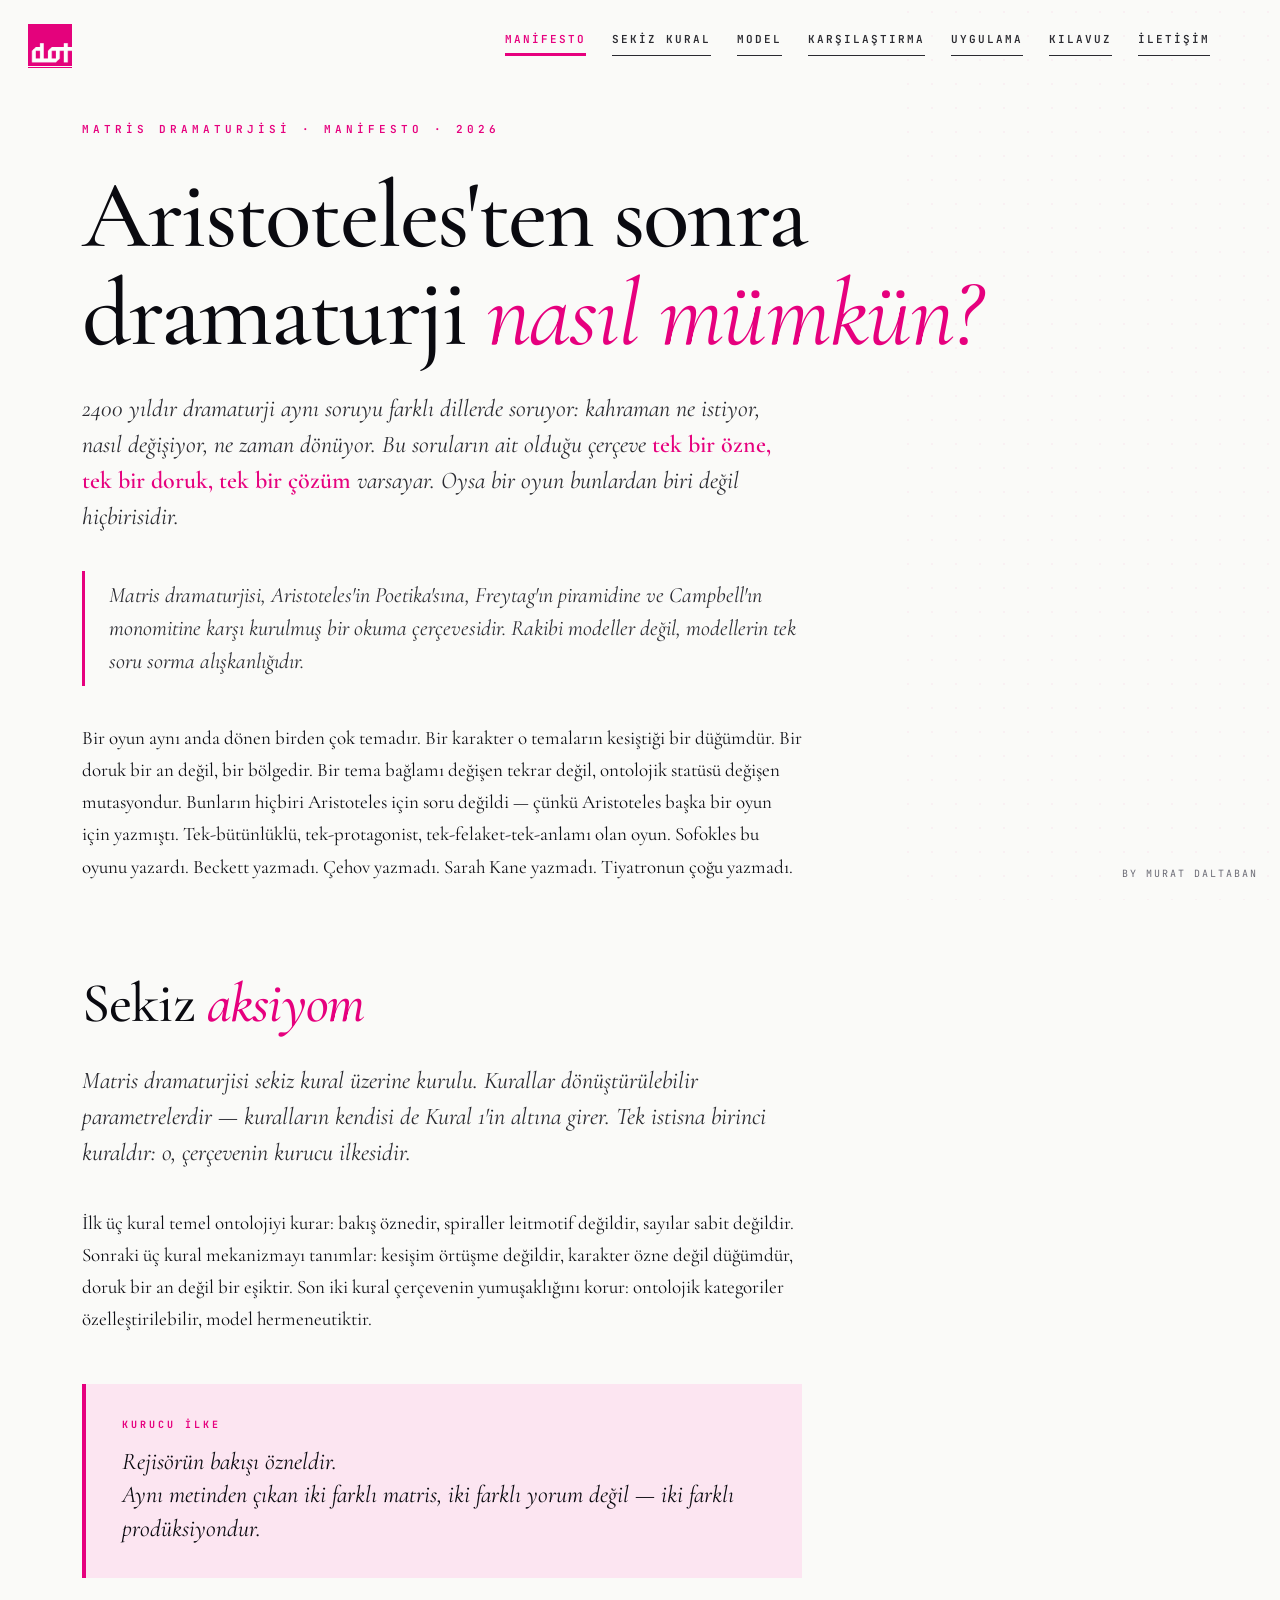
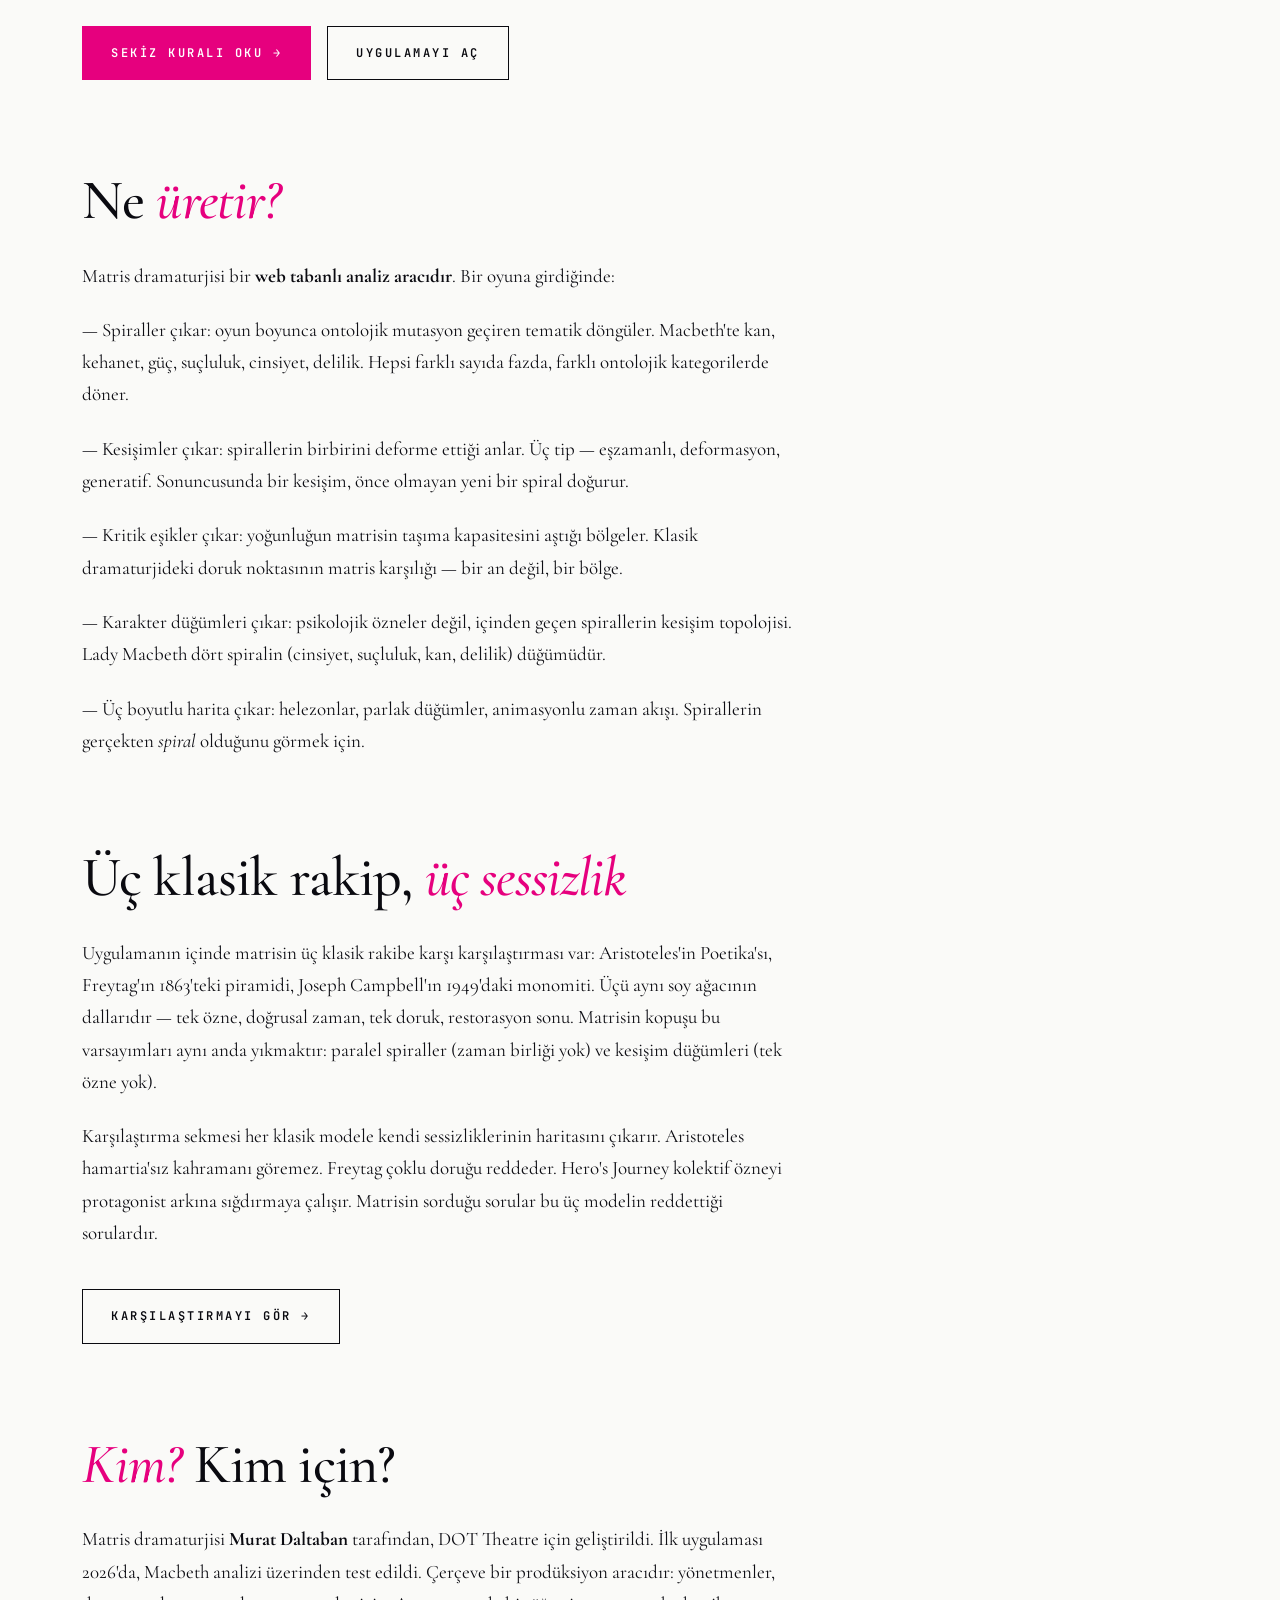
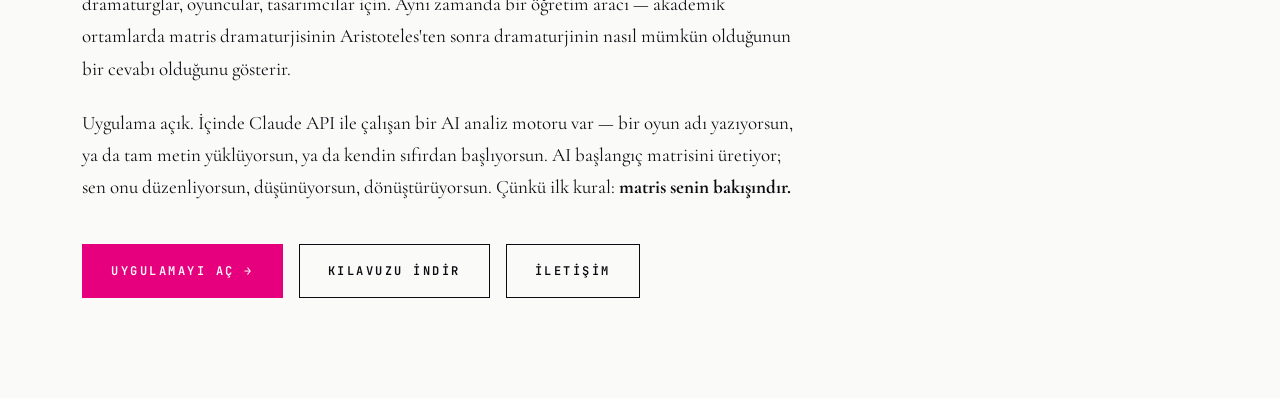
==== matris-dramaturjisi-site (2)/index.html @ 004d1bb7 "Add files via upload" ====
<!DOCTYPE html>
<html lang="tr">
<head>
<meta charset="UTF-8">
<meta name="viewport" content="width=device-width, initial-scale=1">
<title>Matris Dramaturjisi — Aristoteles'ten sonra dramaturji nasıl mümkün?</title>
<meta name="description" content="Lineer dramaturjinin sınırlarını aşmak için geliştirilmiş rizomatik dramaturgik çerçeve. Sekiz aksiyom, spiral döngüler, kesişimsel anlam olayları. Murat Daltaban / DOT Theatre.">
<link rel="stylesheet" href="style.css">
</head>
<body>

<main class="page">

  <div class="eyebrow">Matris Dramaturjisi · Manifesto · 2026</div>

  <h1 class="hero">Aristoteles'ten sonra dramaturji <em>nasıl mümkün?</em></h1>

  <p class="lead">2400 yıldır dramaturji aynı soruyu farklı dillerde soruyor: kahraman ne istiyor, nasıl değişiyor, ne zaman dönüyor. Bu soruların ait olduğu çerçeve <em>tek bir özne, tek bir doruk, tek bir çözüm</em> varsayar. Oysa bir oyun bunlardan biri değil hiçbirisidir.</p>

  <blockquote>
    Matris dramaturjisi, Aristoteles'in Poetika'sına, Freytag'ın piramidine ve Campbell'ın monomitine karşı kurulmuş bir okuma çerçevesidir. Rakibi modeller değil, modellerin <em>tek soru sorma alışkanlığıdır</em>.
  </blockquote>

  <p>Bir oyun aynı anda dönen birden çok temadır. Bir karakter o temaların kesiştiği bir düğümdür. Bir doruk bir an değil, bir bölgedir. Bir tema bağlamı değişen tekrar değil, ontolojik statüsü değişen mutasyondur. Bunların hiçbiri Aristoteles için soru değildi — çünkü Aristoteles başka bir oyun için yazmıştı. Tek-bütünlüklü, tek-protagonist, tek-felaket-tek-anlamı olan oyun. Sofokles bu oyunu yazardı. Beckett yazmadı. Çehov yazmadı. Sarah Kane yazmadı. Tiyatronun çoğu yazmadı.</p>

  <h2>Sekiz <em>aksiyom</em></h2>

  <p class="lead">Matris dramaturjisi sekiz kural üzerine kurulu. Kurallar dönüştürülebilir parametrelerdir — kuralların kendisi de Kural 1'in altına girer. Tek istisna birinci kuraldır: o, çerçevenin kurucu ilkesidir.</p>

  <p>İlk üç kural temel ontolojiyi kurar: bakış öznedir, spiraller leitmotif değildir, sayılar sabit değildir. Sonraki üç kural mekanizmayı tanımlar: kesişim örtüşme değildir, karakter özne değil düğümdür, doruk bir an değil bir eşiktir. Son iki kural çerçevenin yumuşaklığını korur: ontolojik kategoriler özelleştirilebilir, model hermeneutiktir.</p>

  <div class="callout">
    <div class="label">Kurucu İlke</div>
    <p style="font-family:var(--serif);font-size:24px;font-style:italic;color:var(--black);line-height:1.4;margin:0">Rejisörün bakışı özneldir. <br>Aynı metinden çıkan iki farklı matris, iki farklı yorum değil — iki farklı <em>prodüksiyondur</em>.</p>
  </div>

  <div class="cta-row">
    <a href="kurallar.html" class="btn btn-primary">Sekiz Kuralı Oku →</a>
    <a href="uygulama.html" class="btn">Uygulamayı Aç</a>
  </div>

  <h2>Ne <em>üretir?</em></h2>

  <p>Matris dramaturjisi bir <strong>web tabanlı analiz aracıdır</strong>. Bir oyuna girdiğinde:</p>

  <p>— Spiraller çıkar: oyun boyunca ontolojik mutasyon geçiren tematik döngüler. Macbeth'te kan, kehanet, güç, suçluluk, cinsiyet, delilik. Hepsi farklı sayıda fazda, farklı ontolojik kategorilerde döner.</p>

  <p>— Kesişimler çıkar: spirallerin birbirini deforme ettiği anlar. Üç tip — eşzamanlı, deformasyon, generatif. Sonuncusunda bir kesişim, önce olmayan yeni bir spiral doğurur.</p>

  <p>— Kritik eşikler çıkar: yoğunluğun matrisin taşıma kapasitesini aştığı bölgeler. Klasik dramaturjideki doruk noktasının matris karşılığı — bir an değil, bir bölge.</p>

  <p>— Karakter düğümleri çıkar: psikolojik özneler değil, içinden geçen spirallerin kesişim topolojisi. Lady Macbeth dört spiralin (cinsiyet, suçluluk, kan, delilik) düğümüdür.</p>

  <p>— Üç boyutlu harita çıkar: helezonlar, parlak düğümler, animasyonlu zaman akışı. Spirallerin gerçekten <em>spiral</em> olduğunu görmek için.</p>

  <h2>Üç klasik rakip, <em>üç sessizlik</em></h2>

  <p>Uygulamanın içinde matrisin üç klasik rakibe karşı karşılaştırması var: Aristoteles'in Poetika'sı, Freytag'ın 1863'teki piramidi, Joseph Campbell'ın 1949'daki monomiti. Üçü aynı soy ağacının dallarıdır — tek özne, doğrusal zaman, tek doruk, restorasyon sonu. Matrisin kopuşu bu varsayımları aynı anda yıkmaktır: paralel spiraller (zaman birliği yok) ve kesişim düğümleri (tek özne yok).</p>

  <p>Karşılaştırma sekmesi her klasik modele kendi sessizliklerinin haritasını çıkarır. Aristoteles hamartia'sız kahramanı göremez. Freytag çoklu doruğu reddeder. Hero's Journey kolektif özneyi protagonist arkına sığdırmaya çalışır. Matrisin sorduğu sorular bu üç modelin reddettiği sorulardır.</p>

  <div class="cta-row">
    <a href="karsilastirma.html" class="btn">Karşılaştırmayı Gör →</a>
  </div>

  <h2><em>Kim?</em> Kim için?</h2>

  <p>Matris dramaturjisi <strong>Murat Daltaban</strong> tarafından, DOT Theatre için geliştirildi. İlk uygulaması 2026'da, Macbeth analizi üzerinden test edildi. Çerçeve bir prodüksiyon aracıdır: yönetmenler, dramaturglar, oyuncular, tasarımcılar için. Aynı zamanda bir öğretim aracı — akademik ortamlarda matris dramaturjisinin Aristoteles'ten sonra dramaturjinin nasıl mümkün olduğunun bir cevabı olduğunu gösterir.</p>

  <p>Uygulama açık. İçinde Claude API ile çalışan bir AI analiz motoru var — bir oyun adı yazıyorsun, ya da tam metin yüklüyorsun, ya da kendin sıfırdan başlıyorsun. AI başlangıç matrisini üretiyor; sen onu düzenliyorsun, düşünüyorsun, dönüştürüyorsun. Çünkü ilk kural: <strong>matris senin bakışındır.</strong></p>

  <div class="cta-row">
    <a href="uygulama.html" class="btn btn-primary">Uygulamayı Aç →</a>
    <a href="kilavuz.html" class="btn">Kılavuzu İndir</a>
    <a href="iletisim.html" class="btn">İletişim</a>
  </div>

</main>

<script src="site.js"></script>
</body>
</html>
---- matris-dramaturjisi-site (2)/style.css ----
/* ═══════════════════════════════════════════
   MATRİS DRAMATURJİSİ — Site stili
   Sade, minimalist, açık tema, cesur tipografi
   ═══════════════════════════════════════════ */

@import url('https://fonts.googleapis.com/css2?family=Cormorant+Garamond:ital,wght@0,400;0,500;0,600;0,700;1,400;1,500&family=JetBrains+Mono:wght@400;500;600;700&display=swap');

:root {
  --bg: #fafaf8;
  --bg-soft: #f0efe9;
  --bg-card: #ffffff;
  --text: #0e0e14;
  --text-2: #2a2a30;
  --text-3: #6b6b75;
  --border: #d8d6cc;
  --border-soft: #e8e6dc;

  --magenta: #e6007e;
  --magenta-soft: #fce5f1;
  --black: #0a0a10;

  --serif: 'Cormorant Garamond', Georgia, serif;
  --mono: 'JetBrains Mono', 'SF Mono', Consolas, monospace;
  --sans: -apple-system, BlinkMacSystemFont, 'Inter', Segoe UI, sans-serif;

  --col-max: 1180px;
  --col-text: 720px;
}

* { margin: 0; padding: 0; box-sizing: border-box; }

html { scroll-behavior: smooth; }

body {
  background: var(--bg);
  color: var(--text);
  font-family: var(--serif);
  font-size: 19px;
  line-height: 1.7;
  -webkit-font-smoothing: antialiased;
  min-height: 100vh;
  position: relative;
}

/* ─── LOGO köşe sağlama ─── */
.dot-logo {
  position: fixed;
  top: 24px;
  left: 28px;
  width: 44px;
  height: 44px;
  z-index: 1000;
  display: block;
}
.dot-logo img {
  width: 100%;
  height: 100%;
  display: block;
}

.murat-tag {
  position: fixed;
  bottom: 18px;
  right: 22px;
  font-family: var(--mono);
  font-size: 10px;
  letter-spacing: 2px;
  color: var(--text-3);
  text-transform: uppercase;
  z-index: 1000;
  pointer-events: none;
}

/* ─── NAVİGASYON ─── */
.nav {
  position: fixed;
  top: 24px;
  right: 70px;
  z-index: 1000;
  display: flex;
  gap: 26px;
  font-family: var(--mono);
  font-size: 11px;
  font-weight: 600;
  letter-spacing: 2px;
  text-transform: uppercase;
}
.nav a {
  color: var(--text-2);
  text-decoration: none;
  position: relative;
  padding: 6px 0;
  transition: color 0.2s;
  white-space: nowrap;
}
.nav a:hover { color: var(--magenta); }
.nav a.active { color: var(--magenta); }
.nav a.active::after {
  content: '';
  position: absolute;
  bottom: 0;
  left: 0;
  right: 0;
  height: 2px;
  background: var(--magenta);
}

/* ─── DÜZEN ─── */
.page {
  padding: 120px 32px 100px;
  max-width: var(--col-max);
  margin: 0 auto;
}
.page-narrow {
  max-width: var(--col-text);
  margin: 0 auto;
}

/* ─── BAŞLIKLAR ─── */
.eyebrow {
  font-family: var(--mono);
  font-size: 11px;
  letter-spacing: 4px;
  text-transform: uppercase;
  color: var(--magenta);
  font-weight: 600;
  margin-bottom: 28px;
}

h1.hero {
  font-family: var(--serif);
  font-size: clamp(48px, 8vw, 96px);
  font-weight: 500;
  line-height: 1.02;
  letter-spacing: -0.02em;
  color: var(--black);
  margin-bottom: 28px;
}

h1.hero em {
  font-style: italic;
  color: var(--magenta);
  font-weight: 400;
}

h2 {
  font-family: var(--serif);
  font-size: clamp(32px, 4.5vw, 56px);
  font-weight: 500;
  line-height: 1.1;
  letter-spacing: -0.015em;
  margin: 90px 0 28px;
  color: var(--black);
}

h2 em {
  font-style: italic;
  color: var(--magenta);
}

h3 {
  font-family: var(--mono);
  font-size: 13px;
  font-weight: 700;
  letter-spacing: 3px;
  text-transform: uppercase;
  color: var(--magenta);
  margin: 56px 0 16px;
}

p { margin-bottom: 22px; max-width: var(--col-text); }
p.lead {
  font-size: 24px;
  font-style: italic;
  color: var(--text-2);
  line-height: 1.5;
  margin-bottom: 36px;
  max-width: var(--col-text);
}
p.lead em {
  font-style: normal;
  color: var(--magenta);
  font-weight: 600;
}

strong { font-weight: 700; color: var(--black); }
em { font-style: italic; }

a {
  color: var(--magenta);
  text-decoration: none;
  border-bottom: 1px solid currentColor;
  padding-bottom: 1px;
}
a:hover { color: var(--black); }

/* ─── ALINTI / EPIGRAF ─── */
blockquote {
  font-style: italic;
  font-size: 22px;
  line-height: 1.5;
  color: var(--text-2);
  border-left: 3px solid var(--magenta);
  padding: 8px 0 8px 24px;
  margin: 36px 0 36px;
  max-width: var(--col-text);
}
blockquote cite {
  display: block;
  font-style: normal;
  font-family: var(--mono);
  font-size: 11px;
  letter-spacing: 2px;
  color: var(--text-3);
  margin-top: 12px;
  text-transform: uppercase;
}

/* ─── KART / KURAL ─── */
.rule-card {
  border-top: 1px solid var(--border);
  padding: 36px 0 30px;
  display: grid;
  grid-template-columns: 100px 1fr;
  gap: 32px;
  align-items: start;
}
.rule-card:last-child { border-bottom: 1px solid var(--border); }
.rule-num {
  font-family: var(--serif);
  font-size: 64px;
  font-weight: 500;
  font-style: italic;
  color: var(--magenta);
  line-height: 1;
}
.rule-title {
  font-family: var(--serif);
  font-size: 32px;
  font-weight: 500;
  line-height: 1.15;
  margin-bottom: 12px;
  color: var(--black);
}
.rule-body { color: var(--text-2); font-size: 18px; line-height: 1.65; }

/* ─── HERO BUTONLAR ─── */
.cta-row { margin-top: 40px; display: flex; gap: 16px; flex-wrap: wrap; }
.btn {
  display: inline-block;
  font-family: var(--mono);
  font-size: 12px;
  font-weight: 600;
  letter-spacing: 2.5px;
  text-transform: uppercase;
  padding: 16px 28px;
  border-radius: 0;
  border: 1px solid var(--black);
  background: transparent;
  color: var(--black);
  text-decoration: none;
  cursor: pointer;
  transition: all 0.2s;
}
.btn:hover { background: var(--black); color: var(--bg); }
.btn-primary {
  background: var(--magenta);
  color: white;
  border-color: var(--magenta);
}
.btn-primary:hover { background: var(--black); border-color: var(--black); color: white; }

/* ─── KARŞILAŞTIRMA TABLOSU ─── */
.compare-table {
  border-top: 2px solid var(--black);
  margin: 40px 0;
}
.compare-row {
  display: grid;
  grid-template-columns: 200px 1fr 1fr;
  gap: 24px;
  padding: 24px 0;
  border-bottom: 1px solid var(--border);
  align-items: start;
}
.compare-row .dim {
  font-family: var(--mono);
  font-size: 11px;
  letter-spacing: 2px;
  text-transform: uppercase;
  font-weight: 700;
  color: var(--text-2);
}
.compare-row .other { color: var(--text-3); font-style: italic; font-size: 17px; }
.compare-row .matris { color: var(--black); font-size: 17px; }

/* ─── İSTATİSTİK / VURGU ─── */
.callout {
  border-left: 4px solid var(--magenta);
  background: var(--magenta-soft);
  padding: 32px 36px;
  margin: 48px 0;
  max-width: var(--col-text);
}
.callout p:last-child { margin-bottom: 0; }
.callout .label {
  font-family: var(--mono);
  font-size: 10px;
  letter-spacing: 3px;
  text-transform: uppercase;
  color: var(--magenta);
  font-weight: 700;
  margin-bottom: 12px;
}

/* ─── UYGULAMA İFRAME ─── */
.app-frame {
  width: 100%;
  height: calc(100vh - 100px);
  border: 1px solid var(--border);
  background: var(--bg-card);
  display: block;
}

/* ─── TABLET ─── */
@media (max-width: 1200px) {
  .nav { gap: 14px; font-size: 10px; letter-spacing: 1.5px; right: 56px; }
}
@media (max-width: 980px) {
  .nav { gap: 10px; font-size: 9px; letter-spacing: 1px; right: 50px; }
}

/* ─── MOBİL ─── */
@media (max-width: 720px) {
  .nav {
    top: 22px;
    right: 16px;
    gap: 12px;
    font-size: 9px;
    letter-spacing: 1px;
    flex-wrap: wrap;
    max-width: 65%;
    justify-content: flex-end;
  }
  .nav a { padding: 4px 0; }
  .dot-logo { width: 36px; height: 36px; top: 18px; left: 18px; }
  .page { padding: 100px 22px 80px; }
  h1.hero { font-size: 44px; }
  h2 { font-size: 30px; margin: 60px 0 22px; }
  p.lead { font-size: 19px; }
  blockquote { font-size: 18px; padding-left: 18px; }
  .rule-card { grid-template-columns: 1fr; gap: 8px; padding: 24px 0; }
  .rule-num { font-size: 36px; }
  .rule-title { font-size: 24px; }
  .compare-row { grid-template-columns: 1fr; gap: 8px; padding: 16px 0; }
  .compare-row .dim { font-size: 10px; }
  .murat-tag { font-size: 9px; letter-spacing: 1.5px; bottom: 12px; right: 14px; }
}

/* ─── ARKA PLAN ASCII / DEKORATİF ─── */
.bg-marks {
  position: fixed;
  top: 0;
  right: 0;
  bottom: 0;
  width: 30vw;
  pointer-events: none;
  opacity: 0.04;
  background-image: radial-gradient(circle, var(--magenta) 1px, transparent 1px);
  background-size: 24px 24px;
  z-index: 0;
}
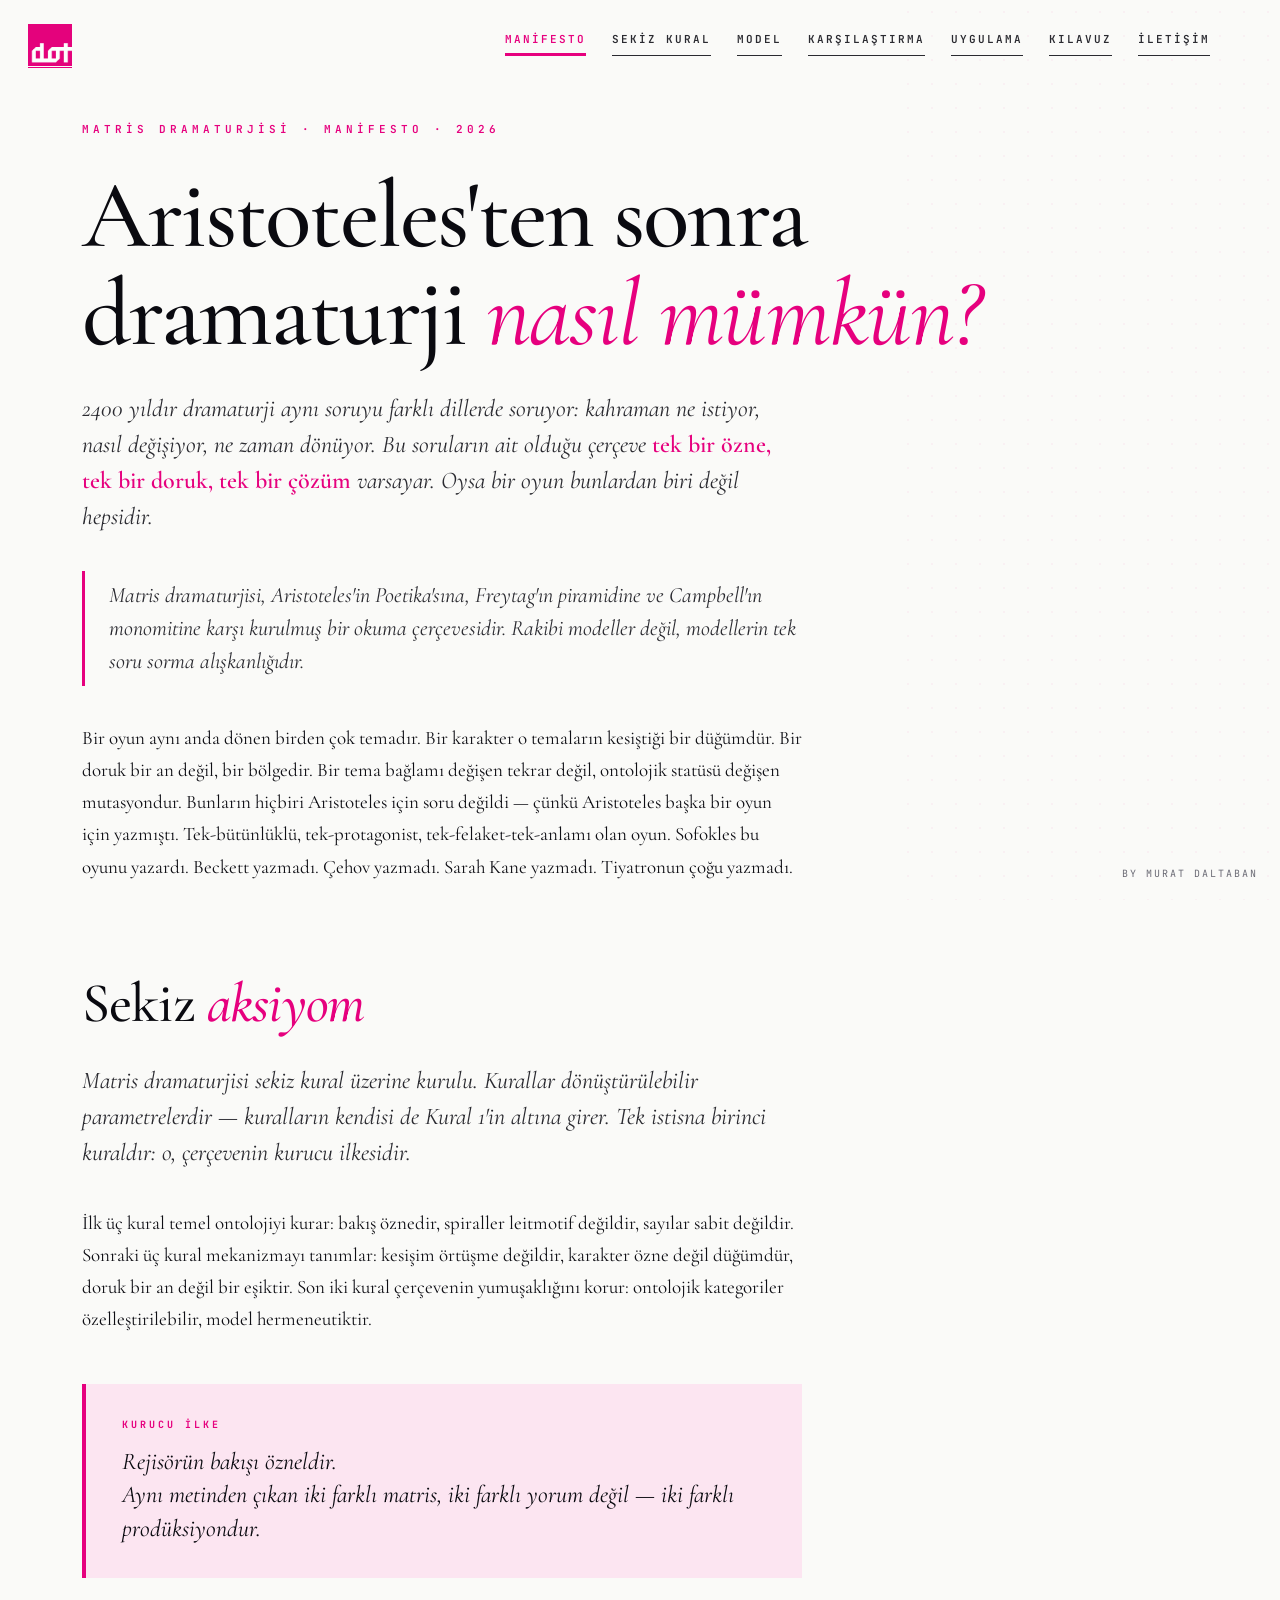
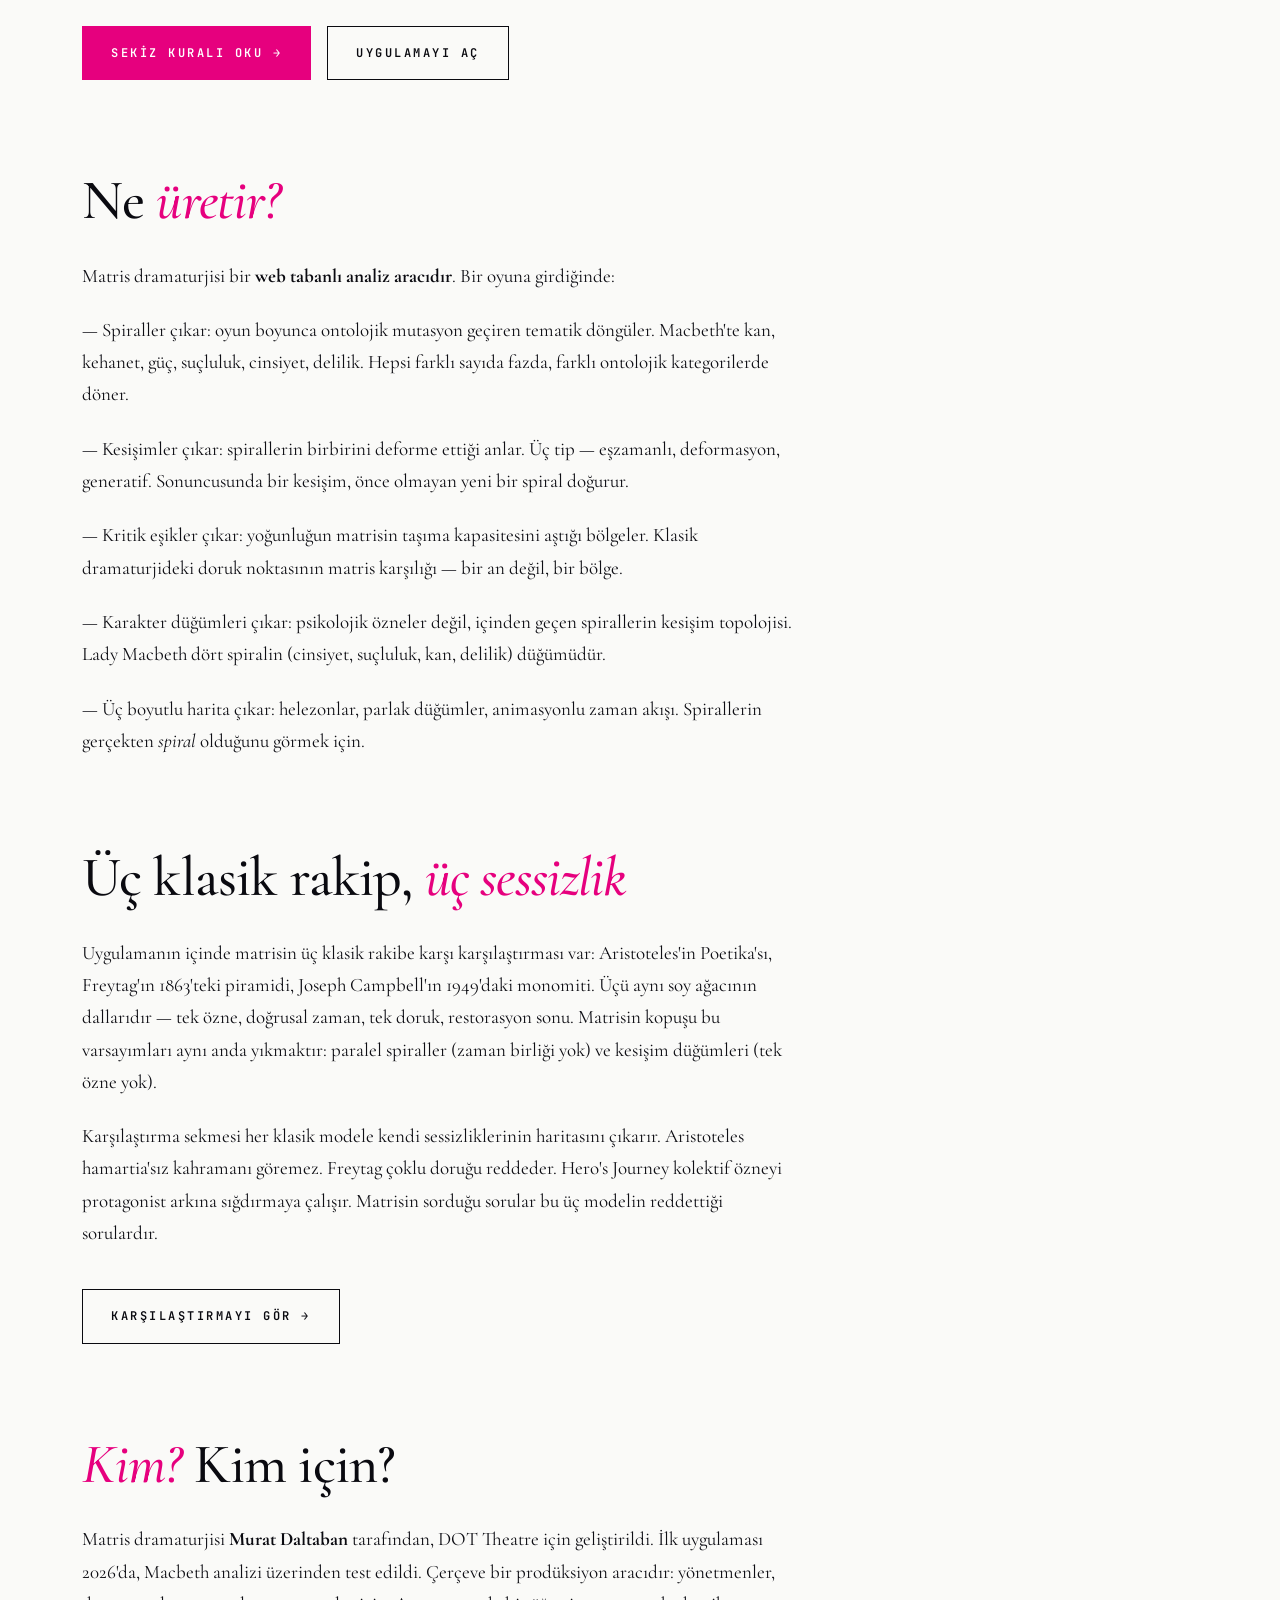
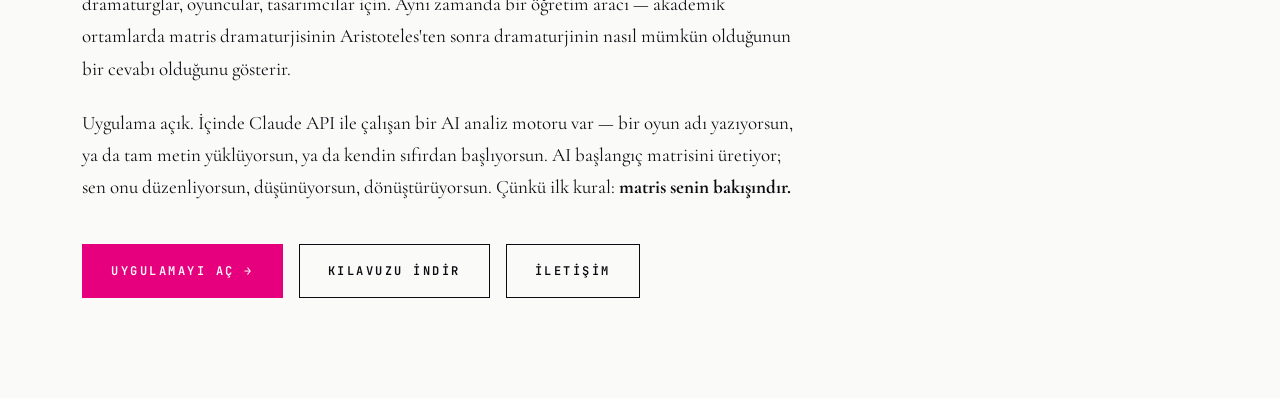
==== commit 8da6d57f: "Update index.html" ====
--- a/matris-dramaturjisi-site (2)/index.html
+++ b/matris-dramaturjisi-site (2)/index.html
@@ -15,7 +15,7 @@
 
   <h1 class="hero">Aristoteles'ten sonra dramaturji <em>nasıl mümkün?</em></h1>
 
-  <p class="lead">2400 yıldır dramaturji aynı soruyu farklı dillerde soruyor: kahraman ne istiyor, nasıl değişiyor, ne zaman dönüyor. Bu soruların ait olduğu çerçeve <em>tek bir özne, tek bir doruk, tek bir çözüm</em> varsayar. Oysa bir oyun bunlardan biri değil hiçbirisidir.</p>
+  <p class="lead">2400 yıldır dramaturji aynı soruyu farklı dillerde soruyor: kahraman ne istiyor, nasıl değişiyor, ne zaman dönüyor. Bu soruların ait olduğu çerçeve <em>tek bir özne, tek bir doruk, tek bir çözüm</em> varsayar. Oysa bir oyun bunlardan biri değil hepsidir.</p>
 
   <blockquote>
     Matris dramaturjisi, Aristoteles'in Poetika'sına, Freytag'ın piramidine ve Campbell'ın monomitine karşı kurulmuş bir okuma çerçevesidir. Rakibi modeller değil, modellerin <em>tek soru sorma alışkanlığıdır</em>.
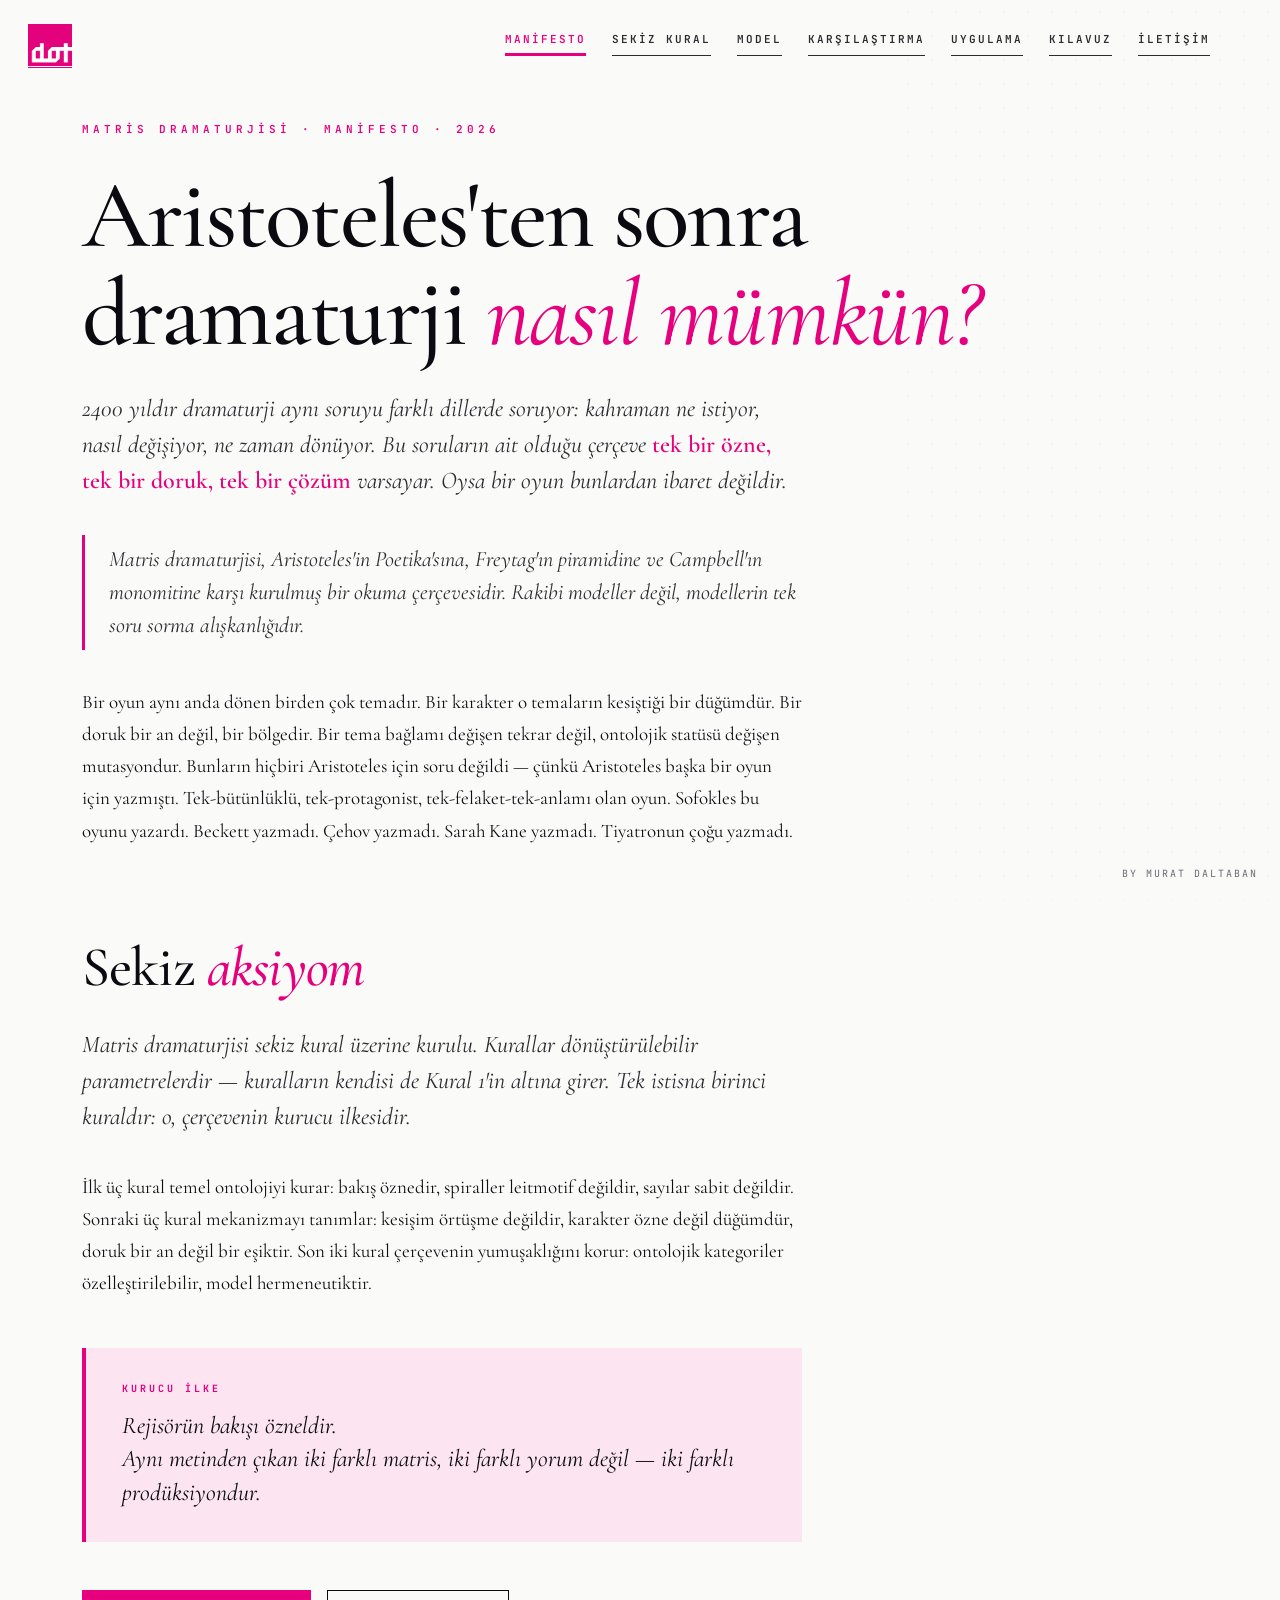
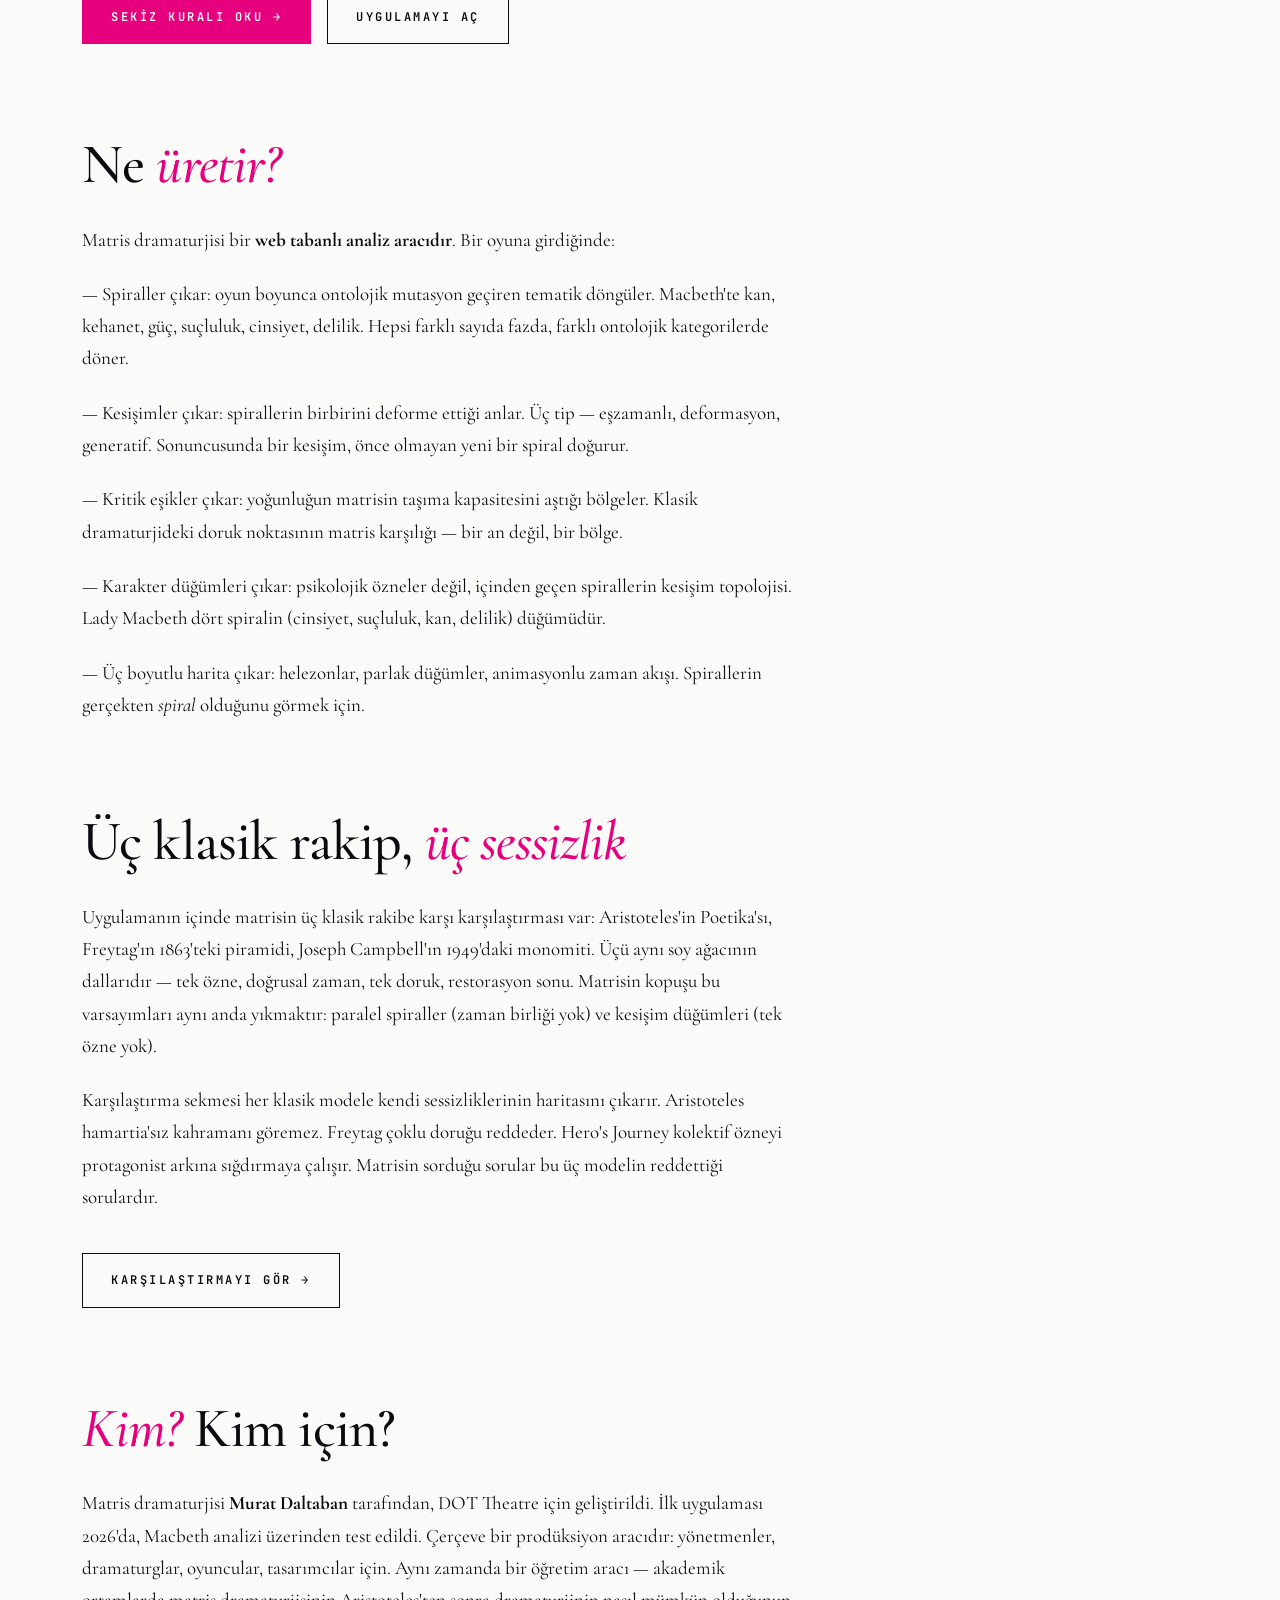
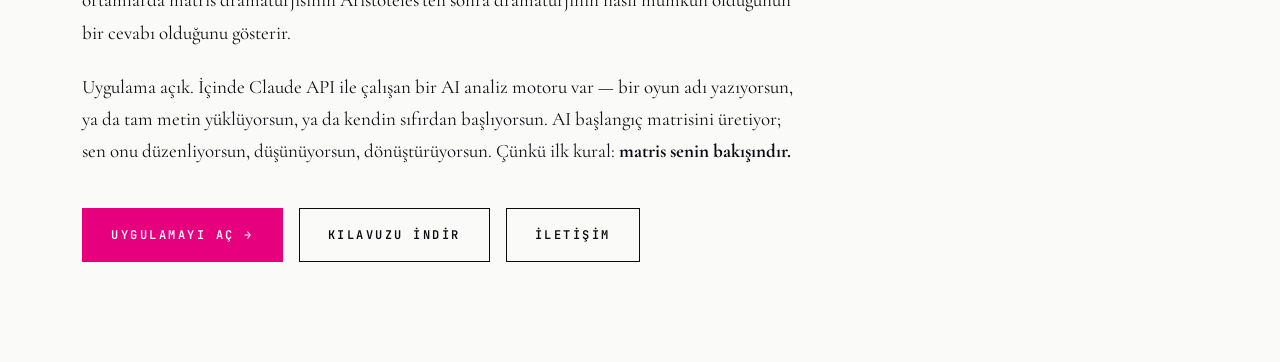
==== commit 6a01fd0a: "Update index.html" ====
--- a/matris-dramaturjisi-site (2)/index.html
+++ b/matris-dramaturjisi-site (2)/index.html
@@ -15,7 +15,7 @@
 
   <h1 class="hero">Aristoteles'ten sonra dramaturji <em>nasıl mümkün?</em></h1>
 
-  <p class="lead">2400 yıldır dramaturji aynı soruyu farklı dillerde soruyor: kahraman ne istiyor, nasıl değişiyor, ne zaman dönüyor. Bu soruların ait olduğu çerçeve <em>tek bir özne, tek bir doruk, tek bir çözüm</em> varsayar. Oysa bir oyun bunlardan biri değil hepsidir.</p>
+  <p class="lead">2400 yıldır dramaturji aynı soruyu farklı dillerde soruyor: kahraman ne istiyor, nasıl değişiyor, ne zaman dönüyor. Bu soruların ait olduğu çerçeve <em>tek bir özne, tek bir doruk, tek bir çözüm</em> varsayar. Oysa bir oyun bunlardan ibaret değildir.</p>
 
   <blockquote>
     Matris dramaturjisi, Aristoteles'in Poetika'sına, Freytag'ın piramidine ve Campbell'ın monomitine karşı kurulmuş bir okuma çerçevesidir. Rakibi modeller değil, modellerin <em>tek soru sorma alışkanlığıdır</em>.
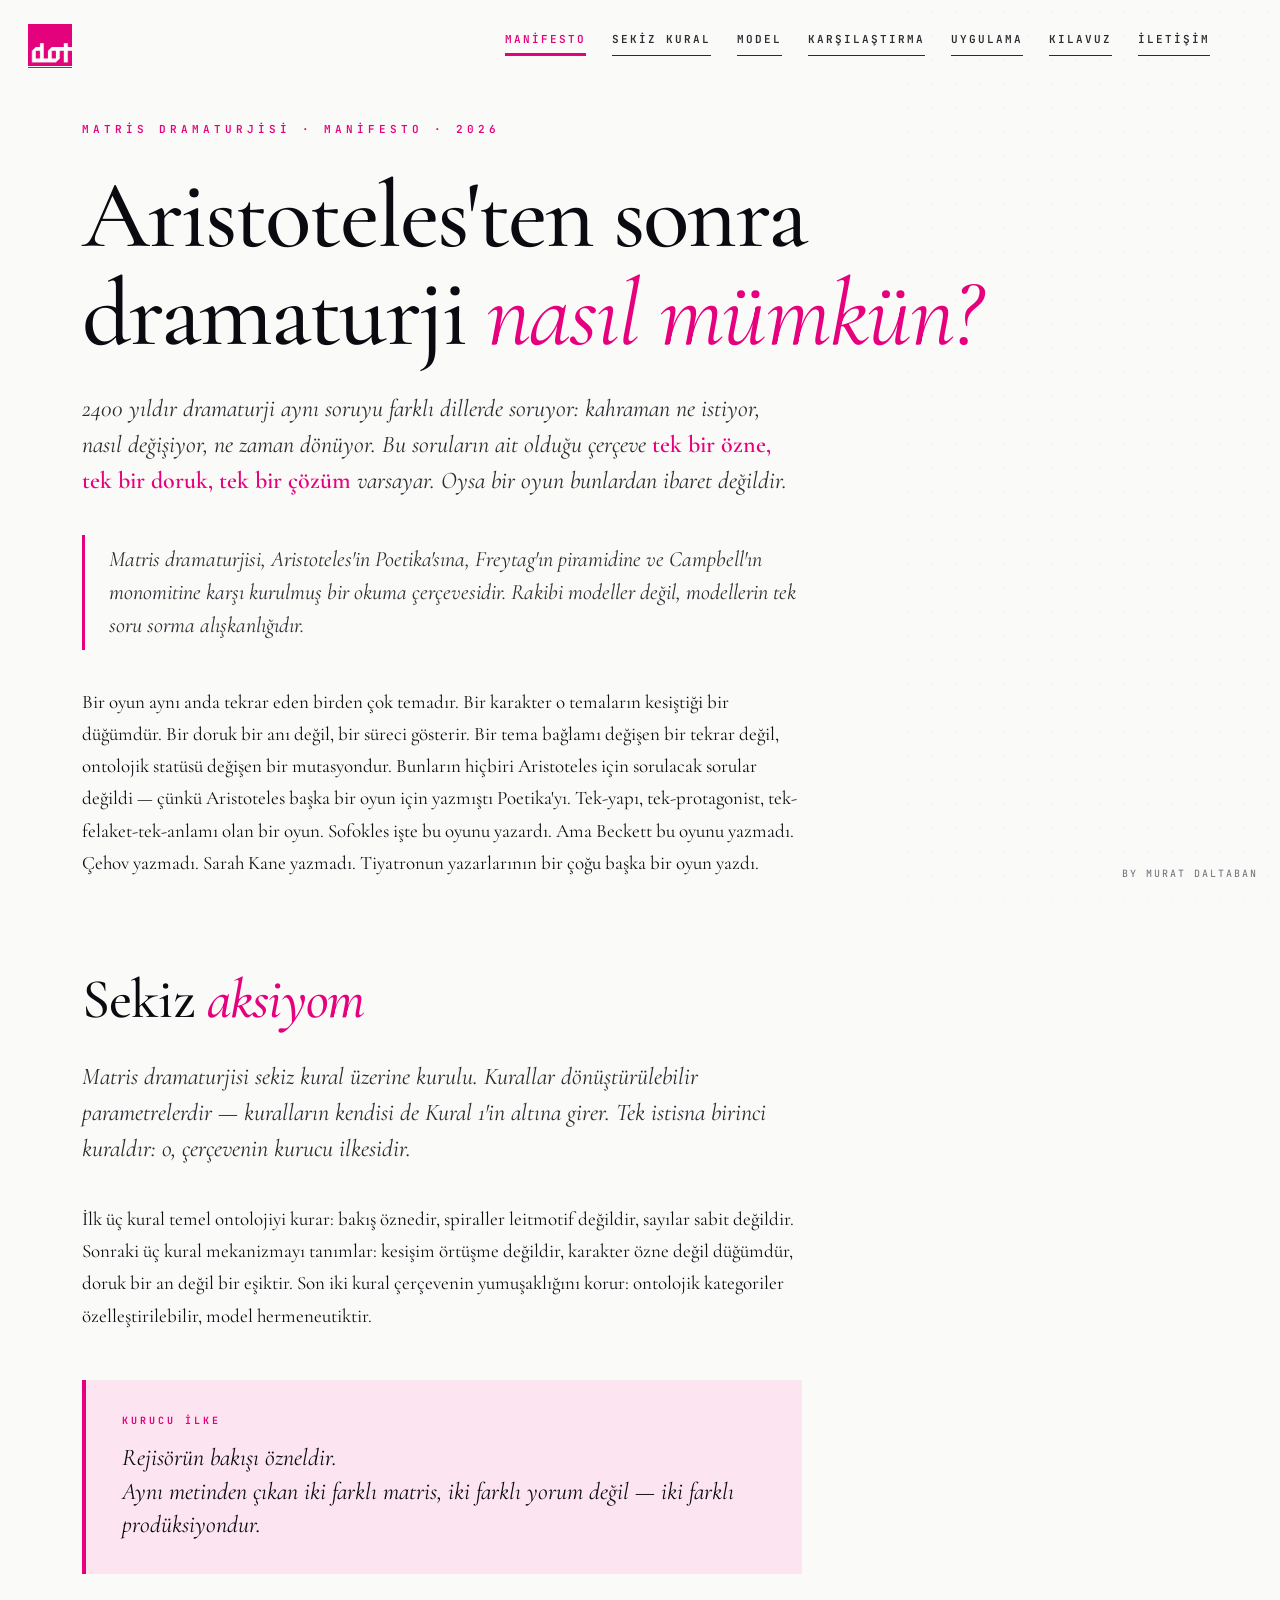
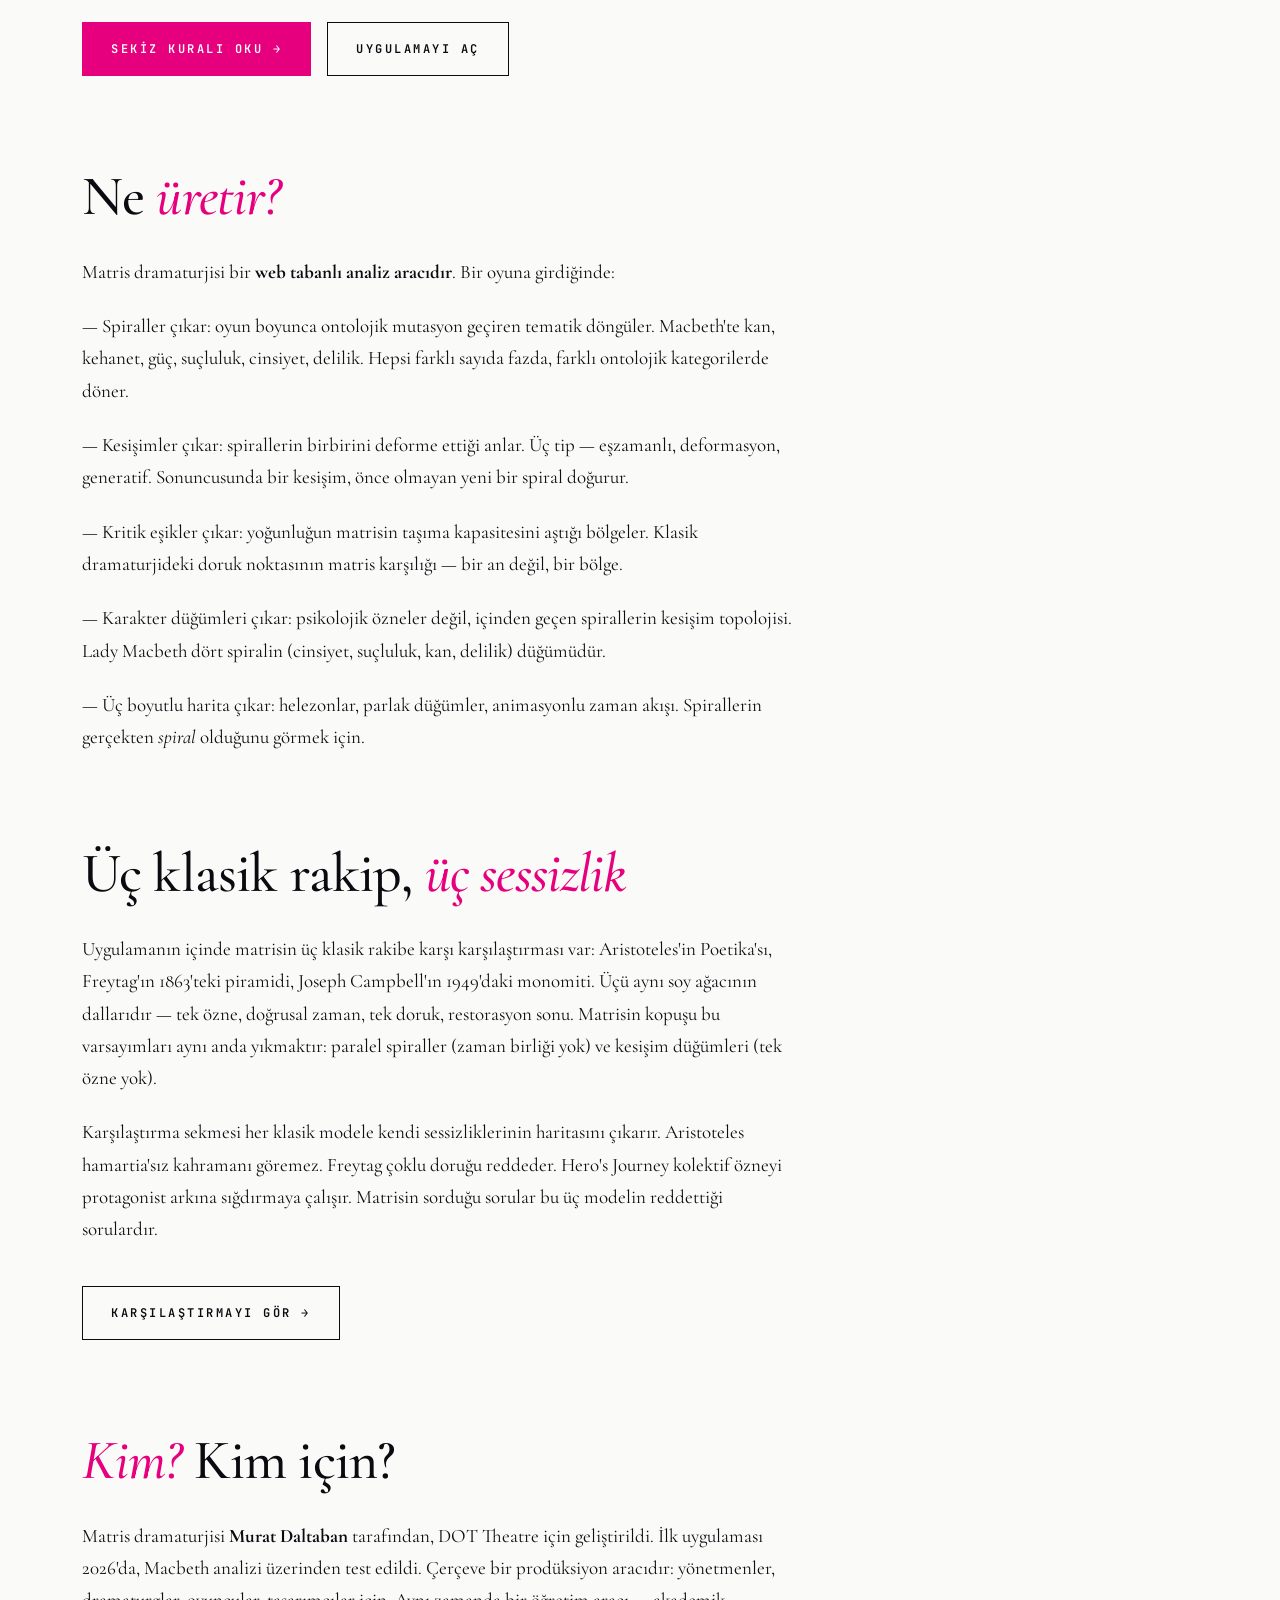
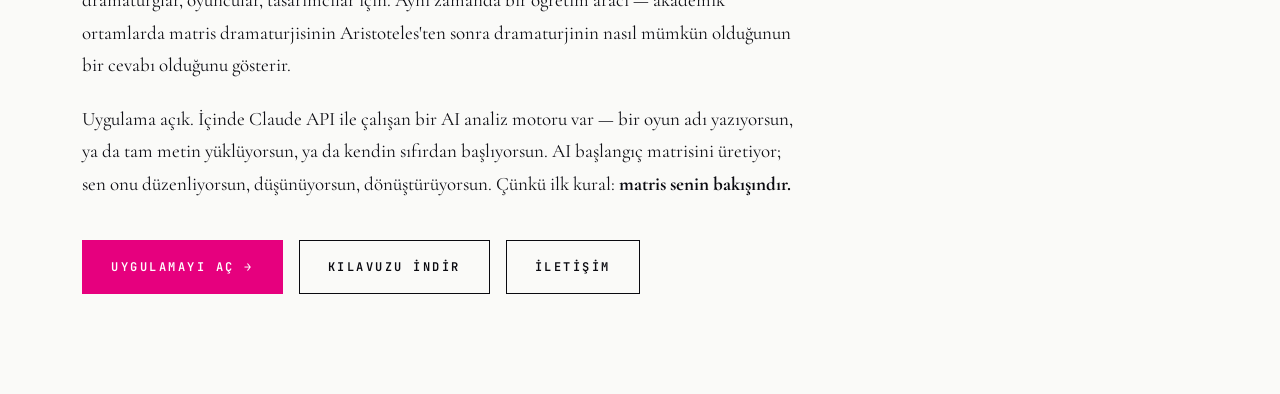
==== commit 75cc6e1c: "Update index.html" ====
--- a/matris-dramaturjisi-site (2)/index.html
+++ b/matris-dramaturjisi-site (2)/index.html
@@ -21,7 +21,7 @@
     Matris dramaturjisi, Aristoteles'in Poetika'sına, Freytag'ın piramidine ve Campbell'ın monomitine karşı kurulmuş bir okuma çerçevesidir. Rakibi modeller değil, modellerin <em>tek soru sorma alışkanlığıdır</em>.
   </blockquote>
 
-  <p>Bir oyun aynı anda dönen birden çok temadır. Bir karakter o temaların kesiştiği bir düğümdür. Bir doruk bir an değil, bir bölgedir. Bir tema bağlamı değişen tekrar değil, ontolojik statüsü değişen mutasyondur. Bunların hiçbiri Aristoteles için soru değildi — çünkü Aristoteles başka bir oyun için yazmıştı. Tek-bütünlüklü, tek-protagonist, tek-felaket-tek-anlamı olan oyun. Sofokles bu oyunu yazardı. Beckett yazmadı. Çehov yazmadı. Sarah Kane yazmadı. Tiyatronun çoğu yazmadı.</p>
+  <p>Bir oyun aynı anda tekrar eden birden çok temadır. Bir karakter o temaların kesiştiği bir düğümdür. Bir doruk bir anı değil, bir süreci gösterir. Bir tema bağlamı değişen bir tekrar değil, ontolojik statüsü değişen bir mutasyondur. Bunların hiçbiri Aristoteles için sorulacak sorular değildi — çünkü Aristoteles başka bir oyun için yazmıştı Poetika'yı. Tek-yapı, tek-protagonist, tek-felaket-tek-anlamı olan bir oyun. Sofokles işte bu oyunu yazardı. Ama Beckett bu oyunu yazmadı. Çehov yazmadı. Sarah Kane yazmadı. Tiyatronun yazarlarının bir çoğu başka bir oyun yazdı.</p>
 
   <h2>Sekiz <em>aksiyom</em></h2>
 
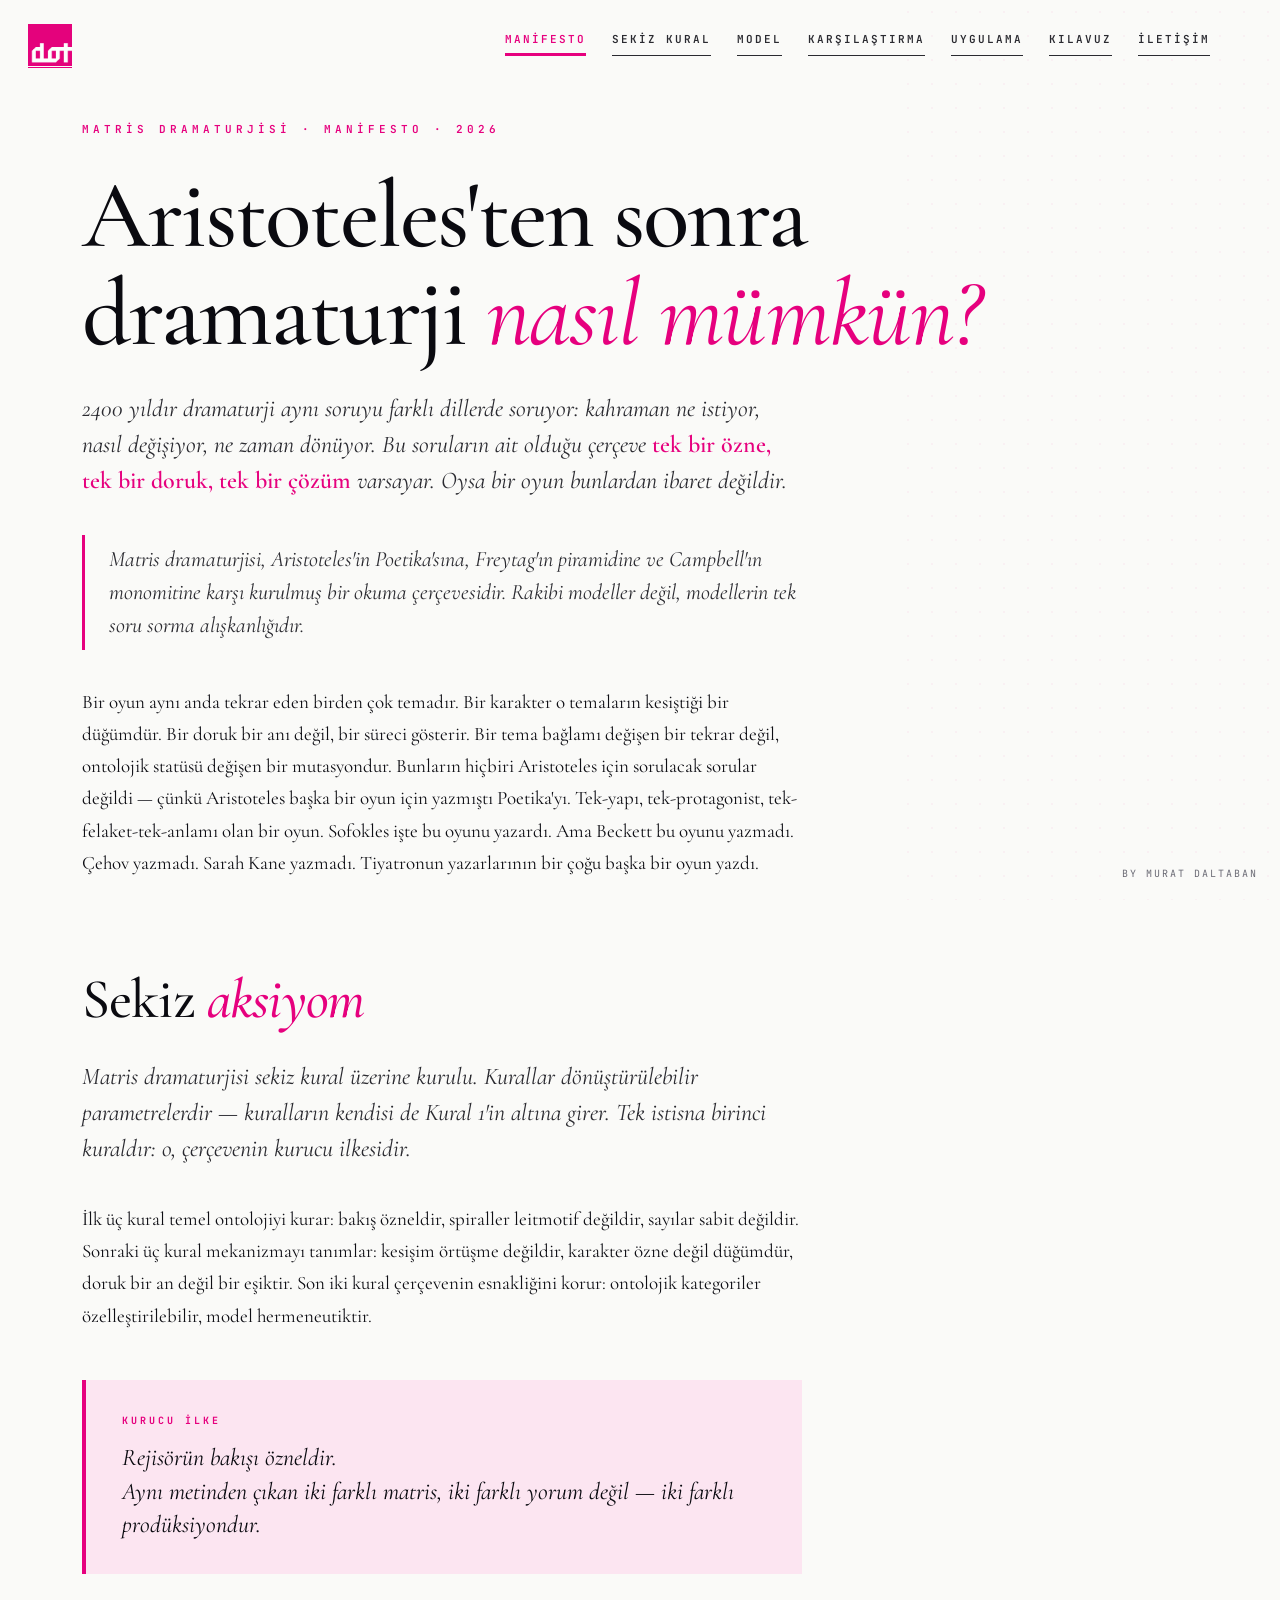
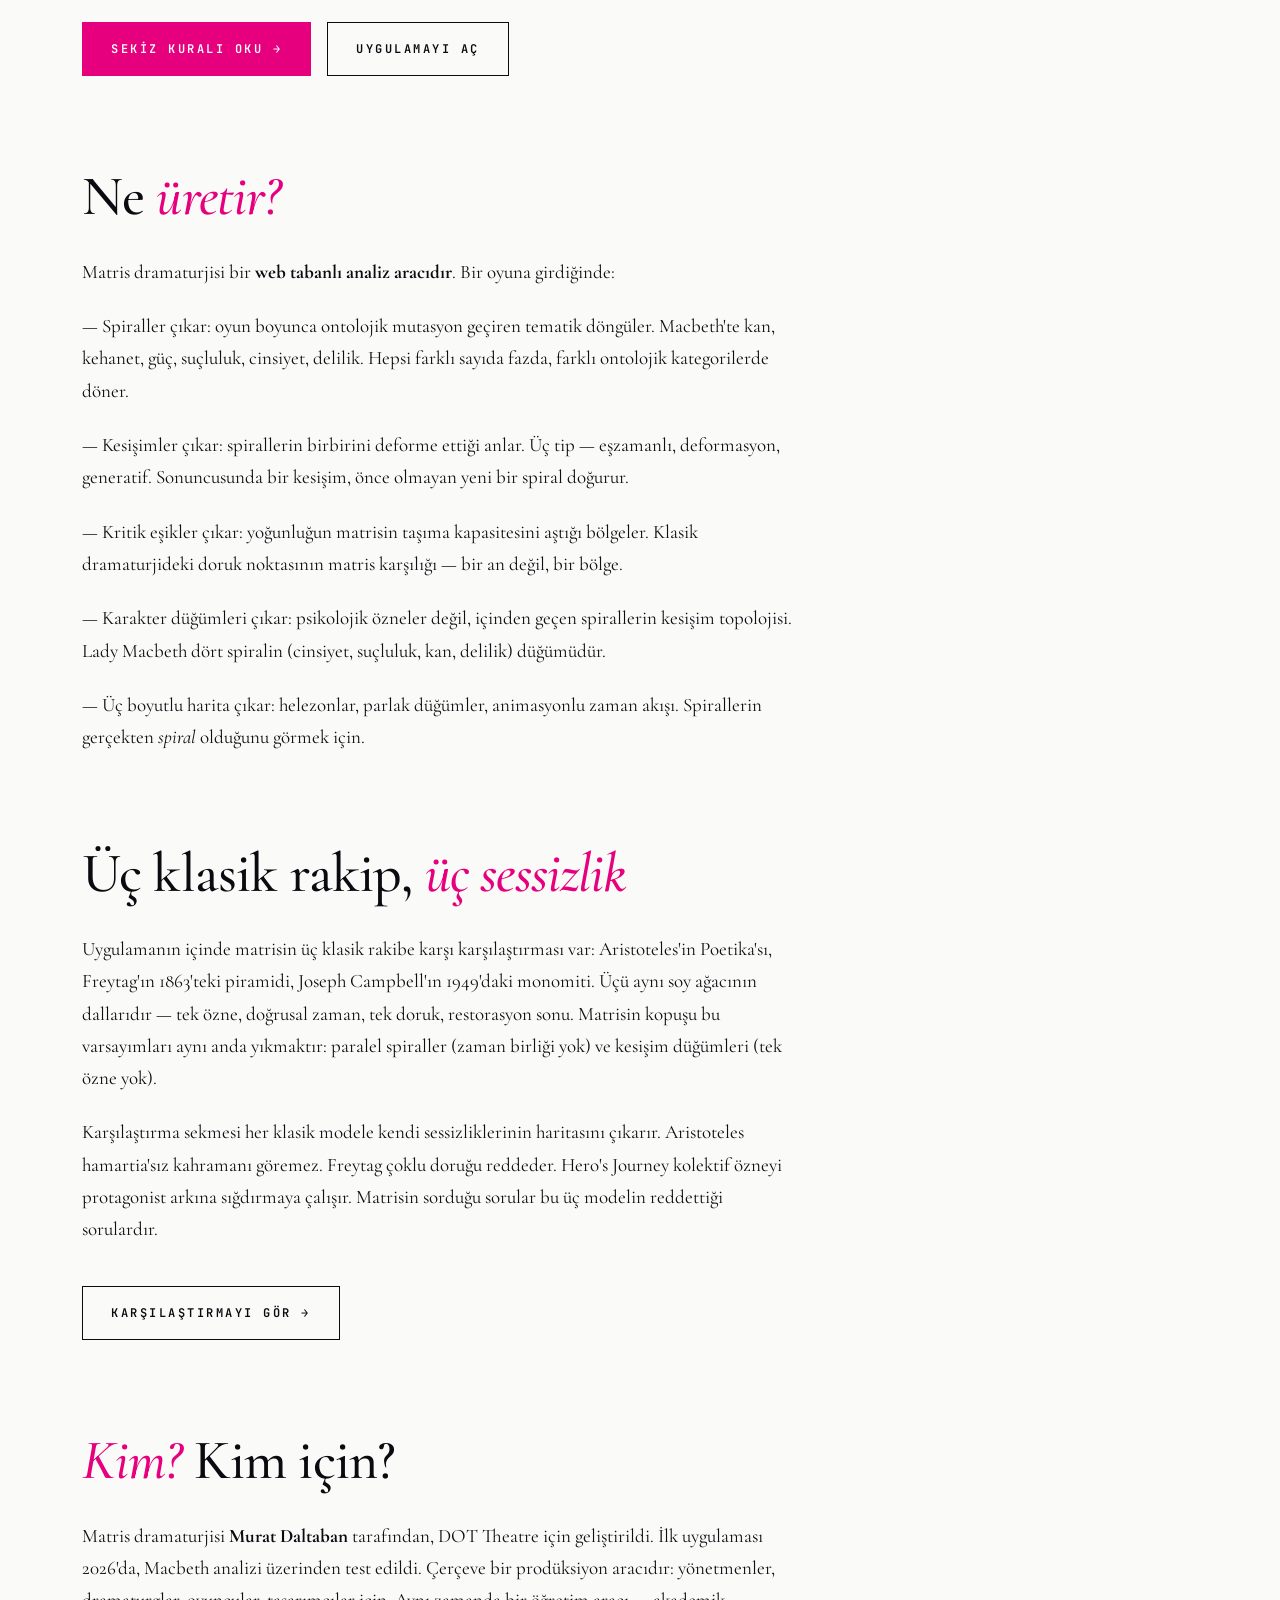
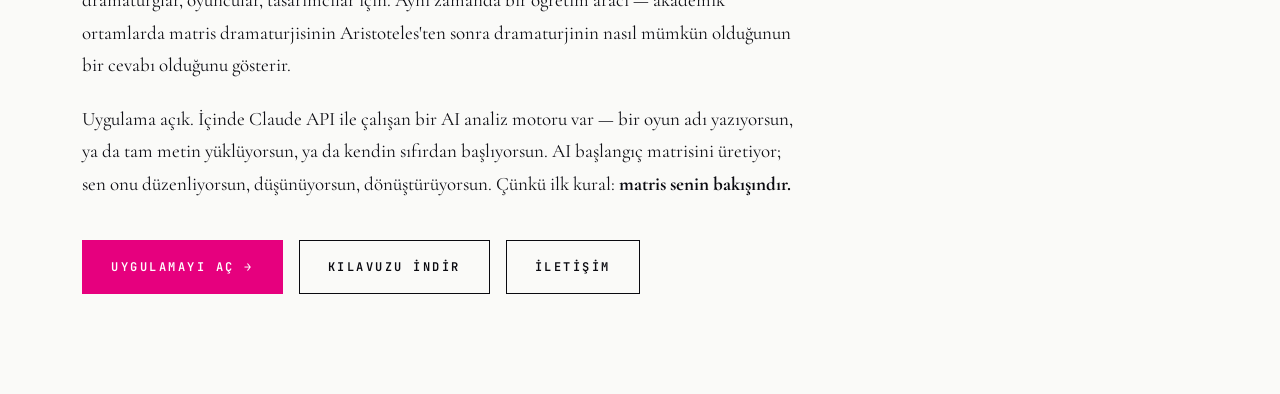
==== commit b768af51: "Update index.html" ====
--- a/matris-dramaturjisi-site (2)/index.html
+++ b/matris-dramaturjisi-site (2)/index.html
@@ -27,7 +27,7 @@
 
   <p class="lead">Matris dramaturjisi sekiz kural üzerine kurulu. Kurallar dönüştürülebilir parametrelerdir — kuralların kendisi de Kural 1'in altına girer. Tek istisna birinci kuraldır: o, çerçevenin kurucu ilkesidir.</p>
 
-  <p>İlk üç kural temel ontolojiyi kurar: bakış öznedir, spiraller leitmotif değildir, sayılar sabit değildir. Sonraki üç kural mekanizmayı tanımlar: kesişim örtüşme değildir, karakter özne değil düğümdür, doruk bir an değil bir eşiktir. Son iki kural çerçevenin yumuşaklığını korur: ontolojik kategoriler özelleştirilebilir, model hermeneutiktir.</p>
+  <p>İlk üç kural temel ontolojiyi kurar: bakış özneldir, spiraller leitmotif değildir, sayılar sabit değildir. Sonraki üç kural mekanizmayı tanımlar: kesişim örtüşme değildir, karakter özne değil düğümdür, doruk bir an değil bir eşiktir. Son iki kural çerçevenin esnakliğini korur: ontolojik kategoriler özelleştirilebilir, model hermeneutiktir.</p>
 
   <div class="callout">
     <div class="label">Kurucu İlke</div>
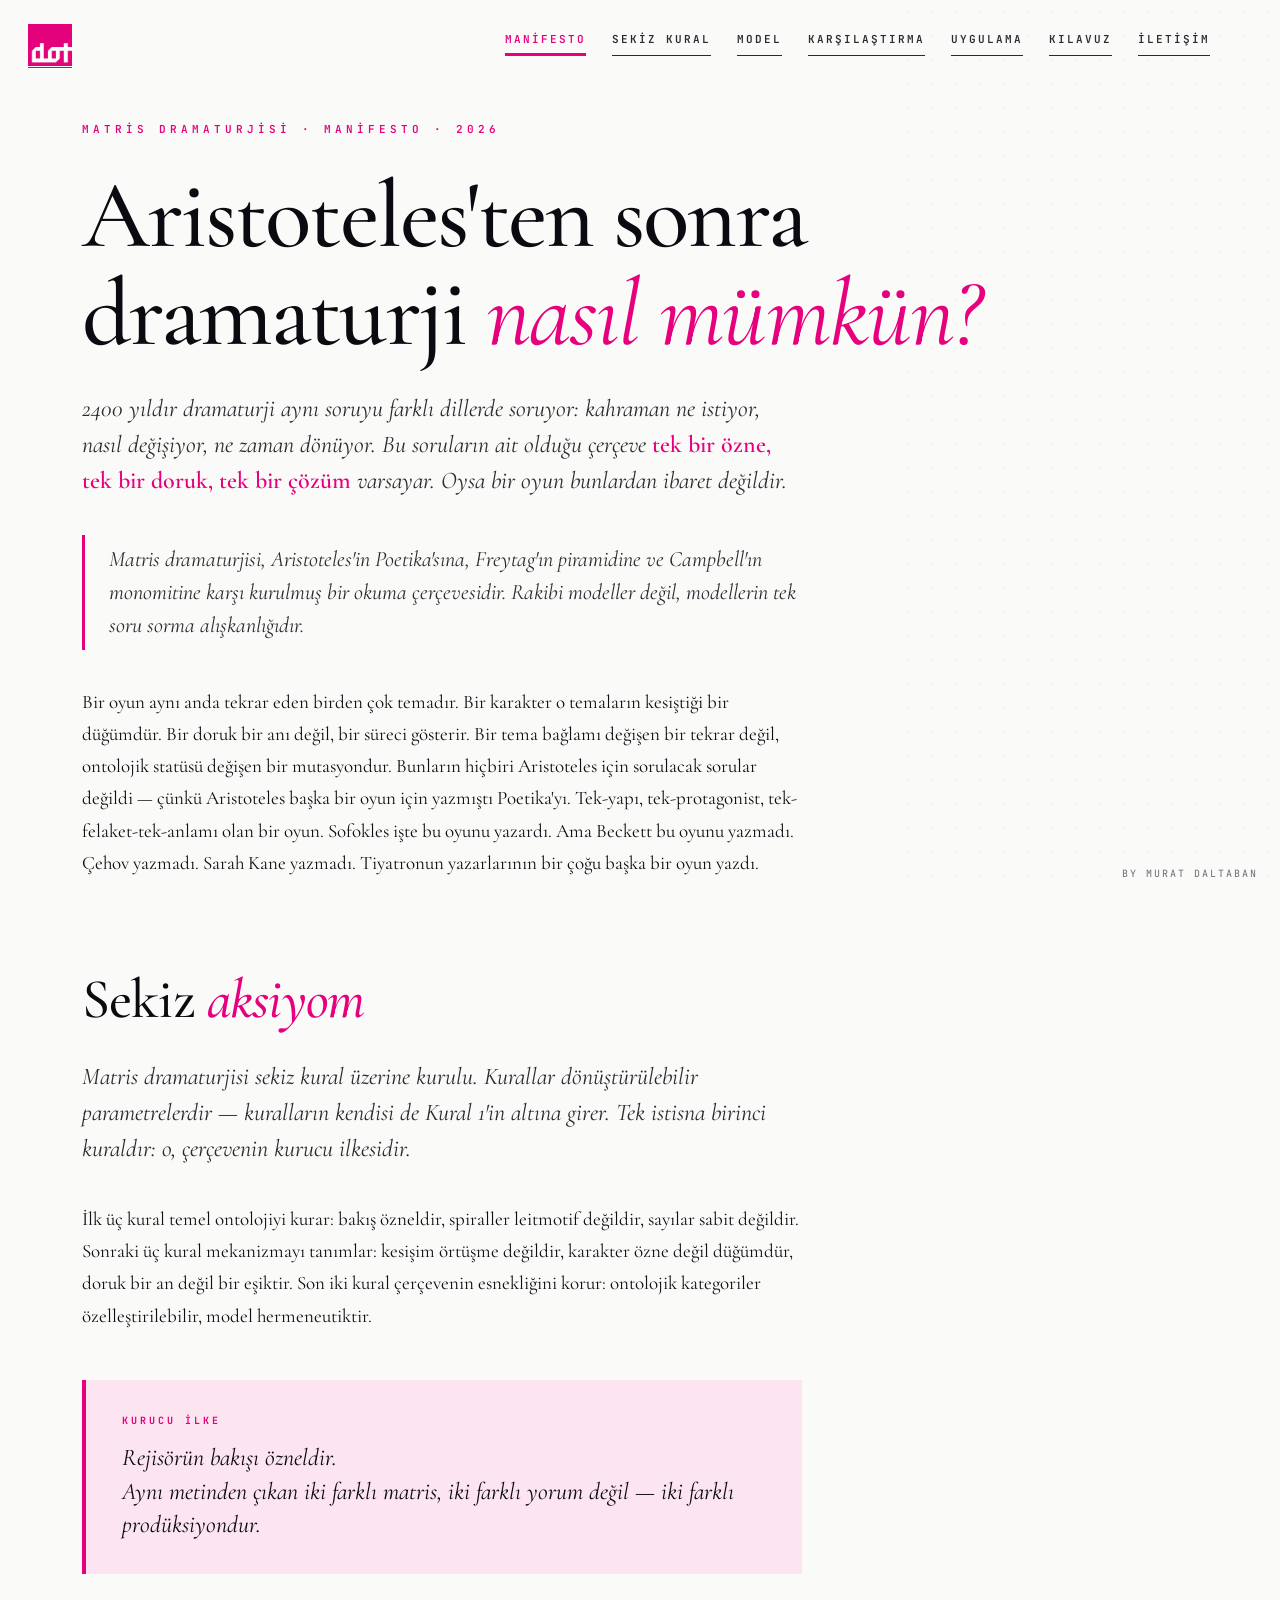
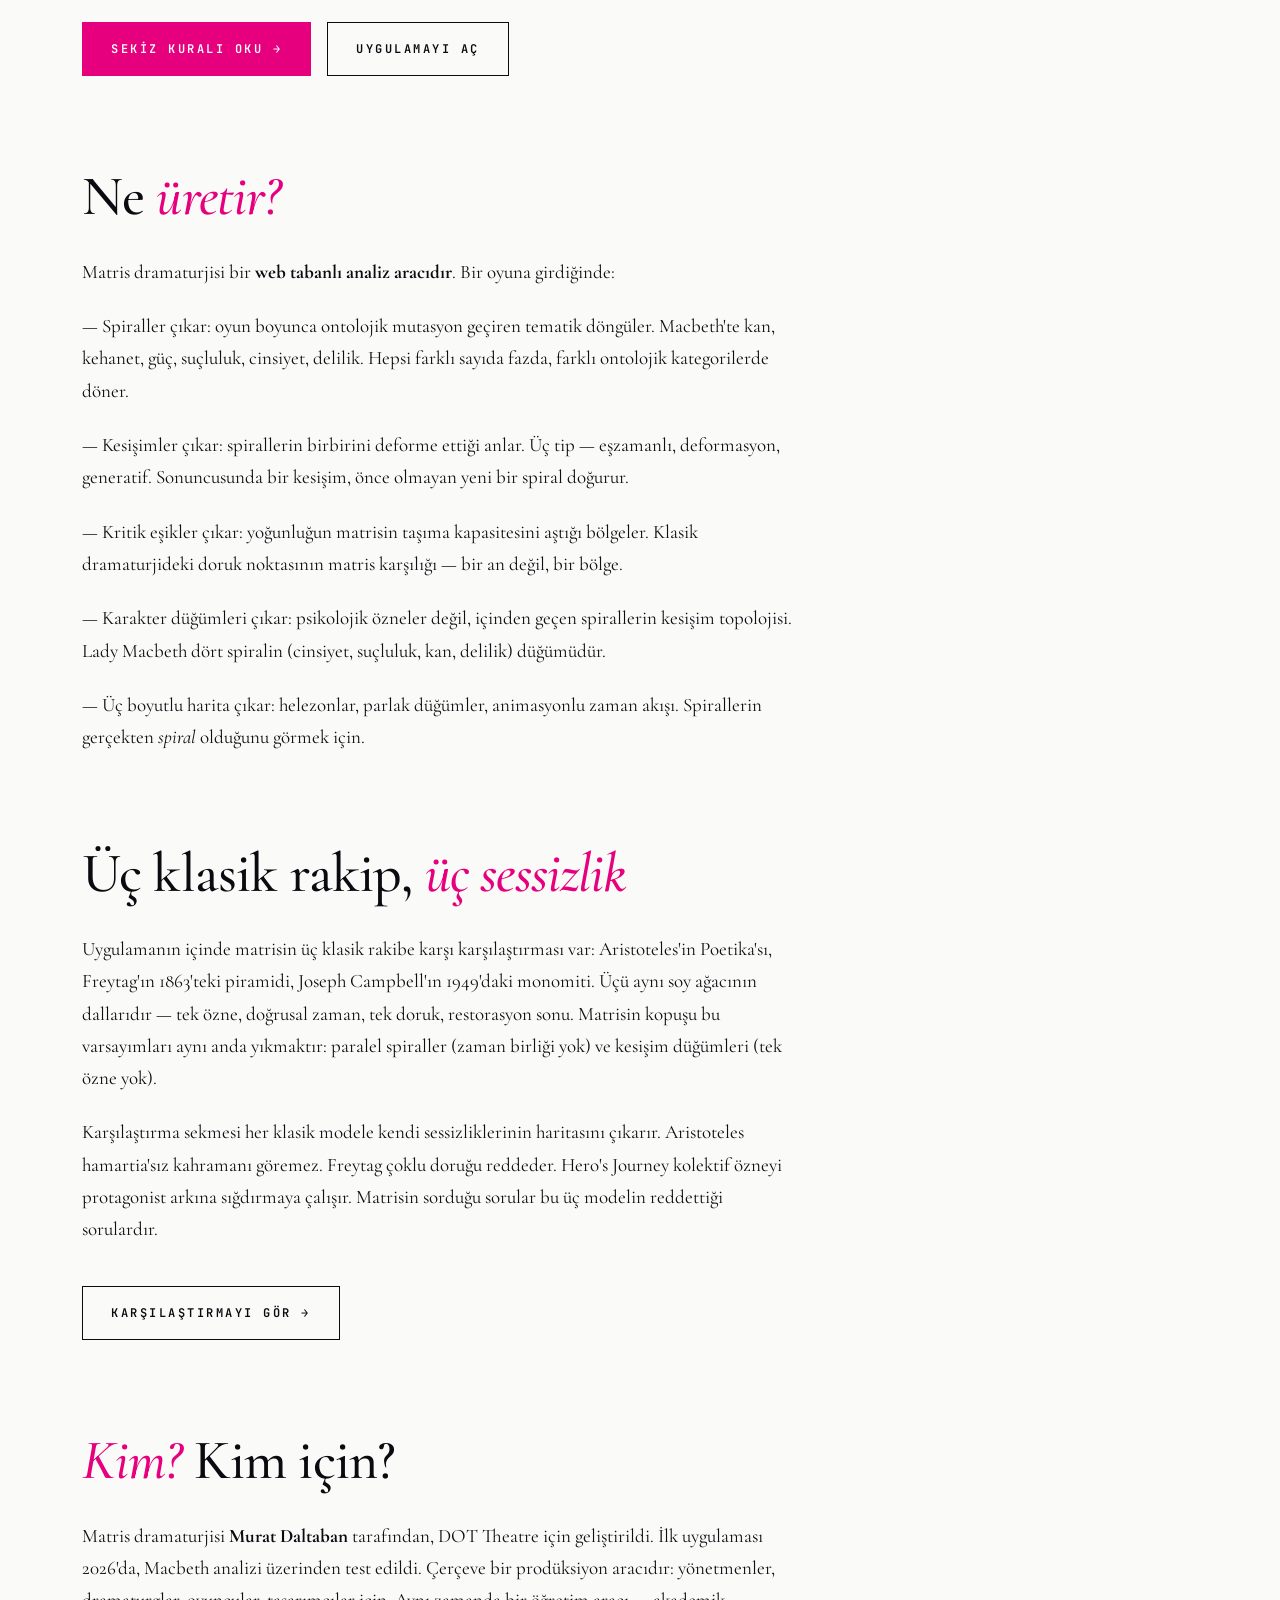
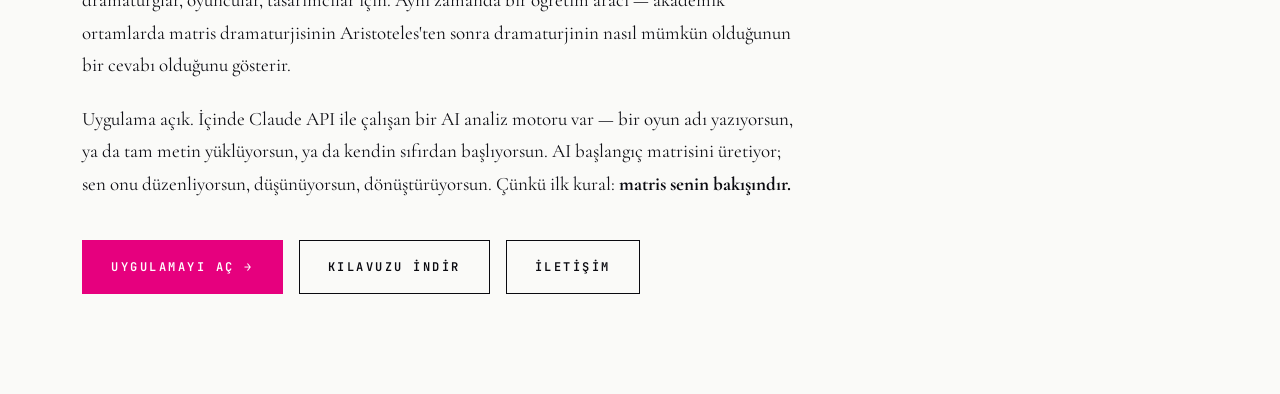
==== commit c0711589: "Update index.html" ====
--- a/matris-dramaturjisi-site (2)/index.html
+++ b/matris-dramaturjisi-site (2)/index.html
@@ -27,7 +27,7 @@
 
   <p class="lead">Matris dramaturjisi sekiz kural üzerine kurulu. Kurallar dönüştürülebilir parametrelerdir — kuralların kendisi de Kural 1'in altına girer. Tek istisna birinci kuraldır: o, çerçevenin kurucu ilkesidir.</p>
 
-  <p>İlk üç kural temel ontolojiyi kurar: bakış özneldir, spiraller leitmotif değildir, sayılar sabit değildir. Sonraki üç kural mekanizmayı tanımlar: kesişim örtüşme değildir, karakter özne değil düğümdür, doruk bir an değil bir eşiktir. Son iki kural çerçevenin esnakliğini korur: ontolojik kategoriler özelleştirilebilir, model hermeneutiktir.</p>
+  <p>İlk üç kural temel ontolojiyi kurar: bakış özneldir, spiraller leitmotif değildir, sayılar sabit değildir. Sonraki üç kural mekanizmayı tanımlar: kesişim örtüşme değildir, karakter özne değil düğümdür, doruk bir an değil bir eşiktir. Son iki kural çerçevenin esnekliğini korur: ontolojik kategoriler özelleştirilebilir, model hermeneutiktir.</p>
 
   <div class="callout">
     <div class="label">Kurucu İlke</div>
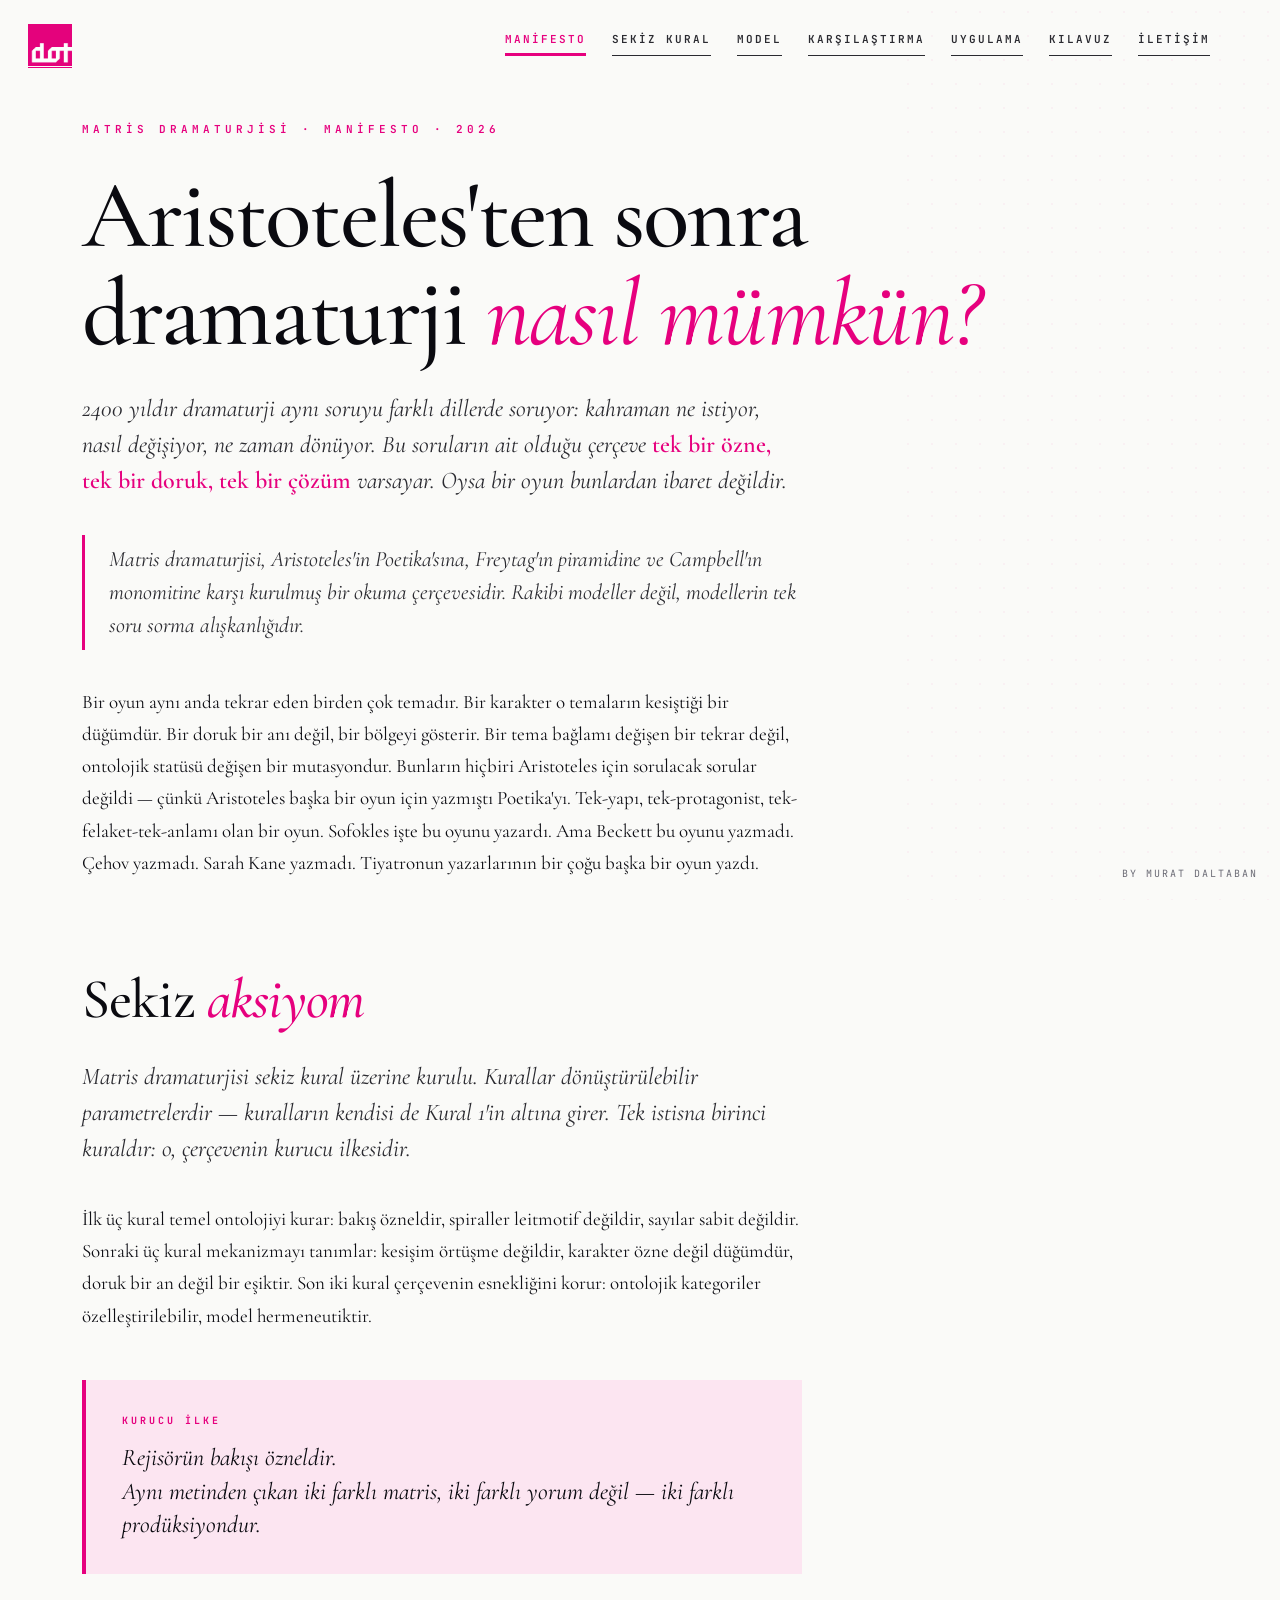
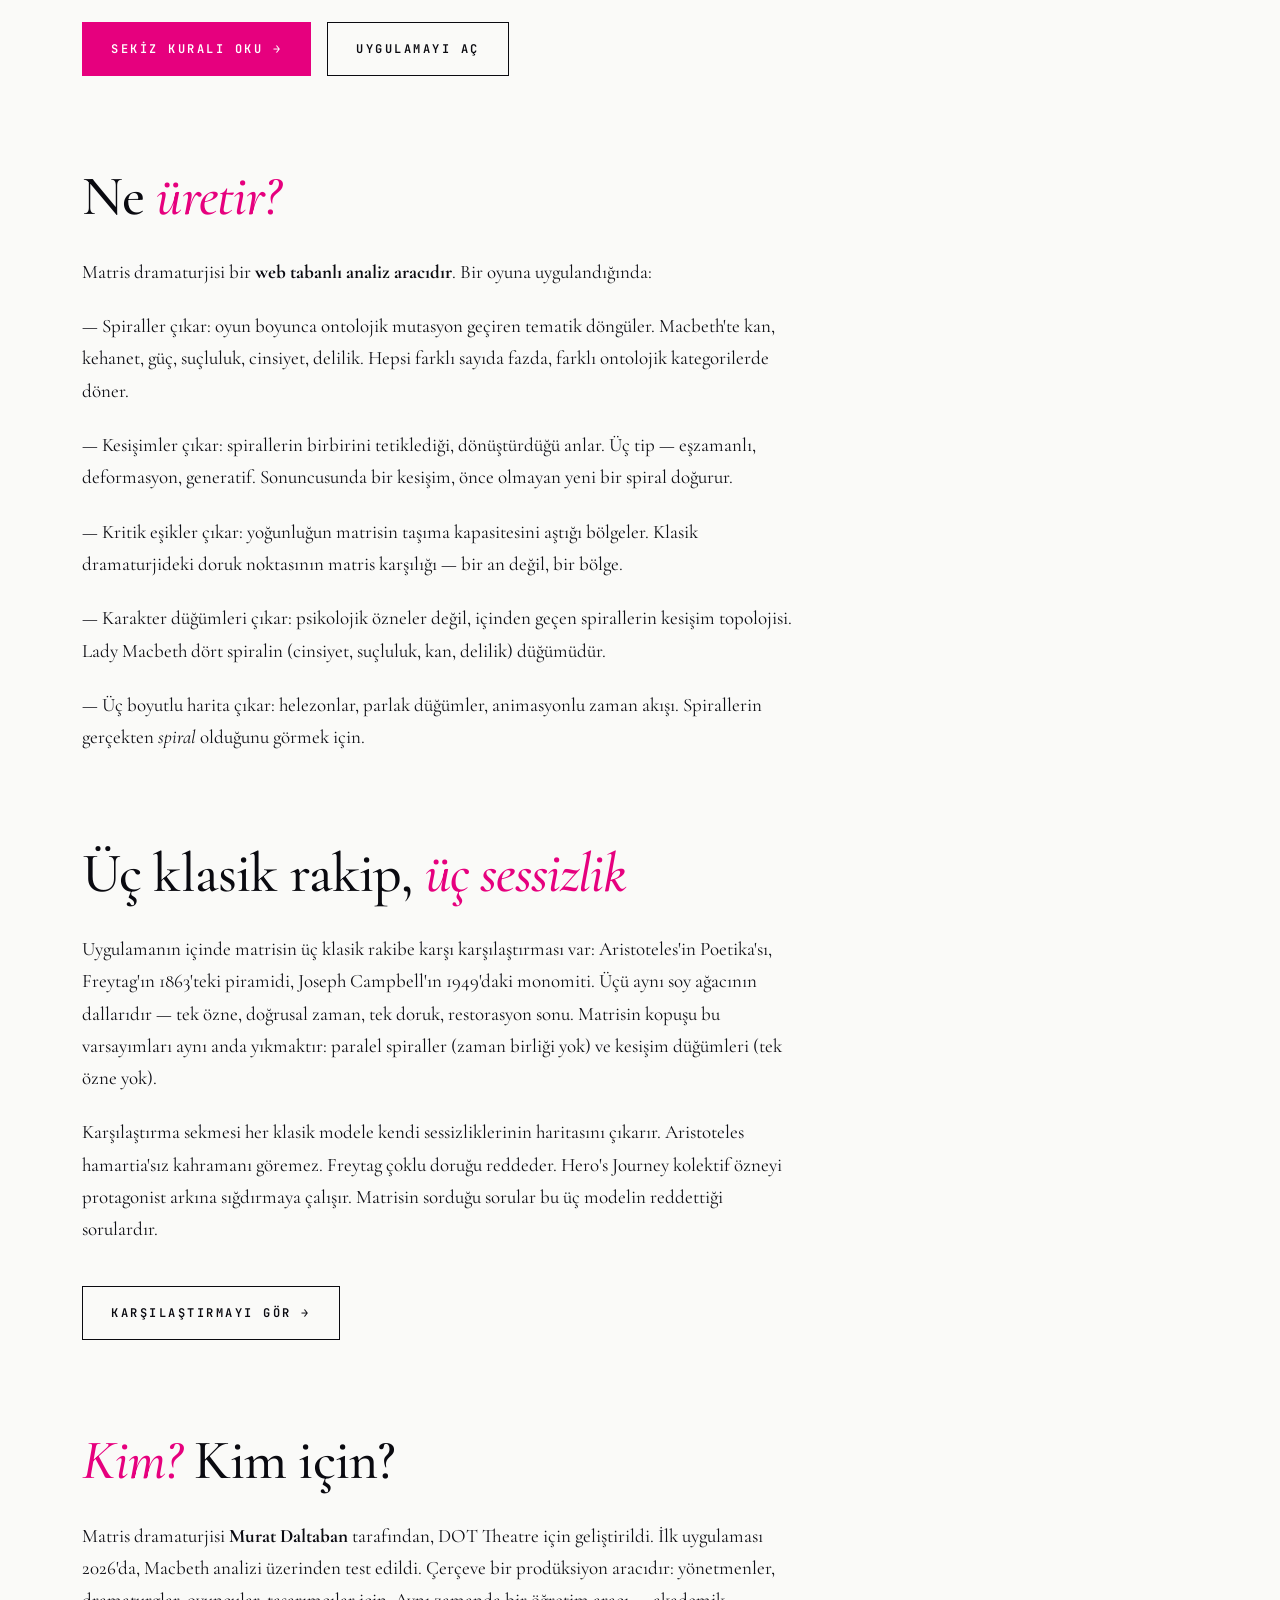
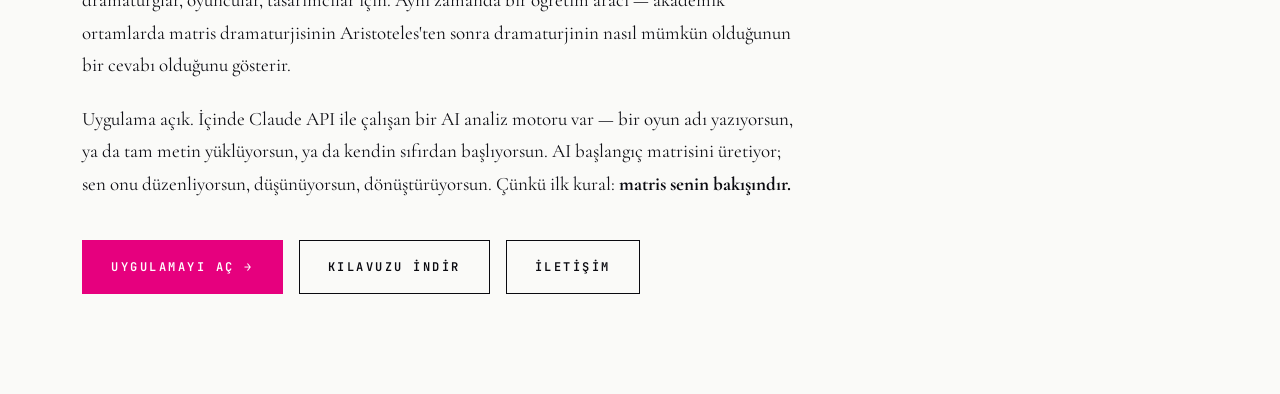
==== commit 01034b9e: "Update index.html" ====
--- a/matris-dramaturjisi-site (2)/index.html
+++ b/matris-dramaturjisi-site (2)/index.html
@@ -21,7 +21,7 @@
     Matris dramaturjisi, Aristoteles'in Poetika'sına, Freytag'ın piramidine ve Campbell'ın monomitine karşı kurulmuş bir okuma çerçevesidir. Rakibi modeller değil, modellerin <em>tek soru sorma alışkanlığıdır</em>.
   </blockquote>
 
-  <p>Bir oyun aynı anda tekrar eden birden çok temadır. Bir karakter o temaların kesiştiği bir düğümdür. Bir doruk bir anı değil, bir süreci gösterir. Bir tema bağlamı değişen bir tekrar değil, ontolojik statüsü değişen bir mutasyondur. Bunların hiçbiri Aristoteles için sorulacak sorular değildi — çünkü Aristoteles başka bir oyun için yazmıştı Poetika'yı. Tek-yapı, tek-protagonist, tek-felaket-tek-anlamı olan bir oyun. Sofokles işte bu oyunu yazardı. Ama Beckett bu oyunu yazmadı. Çehov yazmadı. Sarah Kane yazmadı. Tiyatronun yazarlarının bir çoğu başka bir oyun yazdı.</p>
+  <p>Bir oyun aynı anda tekrar eden birden çok temadır. Bir karakter o temaların kesiştiği bir düğümdür. Bir doruk bir anı değil, bir bölgeyi gösterir. Bir tema bağlamı değişen bir tekrar değil, ontolojik statüsü değişen bir mutasyondur. Bunların hiçbiri Aristoteles için sorulacak sorular değildi — çünkü Aristoteles başka bir oyun için yazmıştı Poetika'yı. Tek-yapı, tek-protagonist, tek-felaket-tek-anlamı olan bir oyun. Sofokles işte bu oyunu yazardı. Ama Beckett bu oyunu yazmadı. Çehov yazmadı. Sarah Kane yazmadı. Tiyatronun yazarlarının bir çoğu başka bir oyun yazdı.</p>
 
   <h2>Sekiz <em>aksiyom</em></h2>
 
@@ -41,11 +41,11 @@
 
   <h2>Ne <em>üretir?</em></h2>
 
-  <p>Matris dramaturjisi bir <strong>web tabanlı analiz aracıdır</strong>. Bir oyuna girdiğinde:</p>
+  <p>Matris dramaturjisi bir <strong>web tabanlı analiz aracıdır</strong>. Bir oyuna uygulandığında:</p>
 
   <p>— Spiraller çıkar: oyun boyunca ontolojik mutasyon geçiren tematik döngüler. Macbeth'te kan, kehanet, güç, suçluluk, cinsiyet, delilik. Hepsi farklı sayıda fazda, farklı ontolojik kategorilerde döner.</p>
 
-  <p>— Kesişimler çıkar: spirallerin birbirini deforme ettiği anlar. Üç tip — eşzamanlı, deformasyon, generatif. Sonuncusunda bir kesişim, önce olmayan yeni bir spiral doğurur.</p>
+  <p>— Kesişimler çıkar: spirallerin birbirini tetiklediği, dönüştürdüğü anlar. Üç tip — eşzamanlı, deformasyon, generatif. Sonuncusunda bir kesişim, önce olmayan yeni bir spiral doğurur.</p>
 
   <p>— Kritik eşikler çıkar: yoğunluğun matrisin taşıma kapasitesini aştığı bölgeler. Klasik dramaturjideki doruk noktasının matris karşılığı — bir an değil, bir bölge.</p>
 
